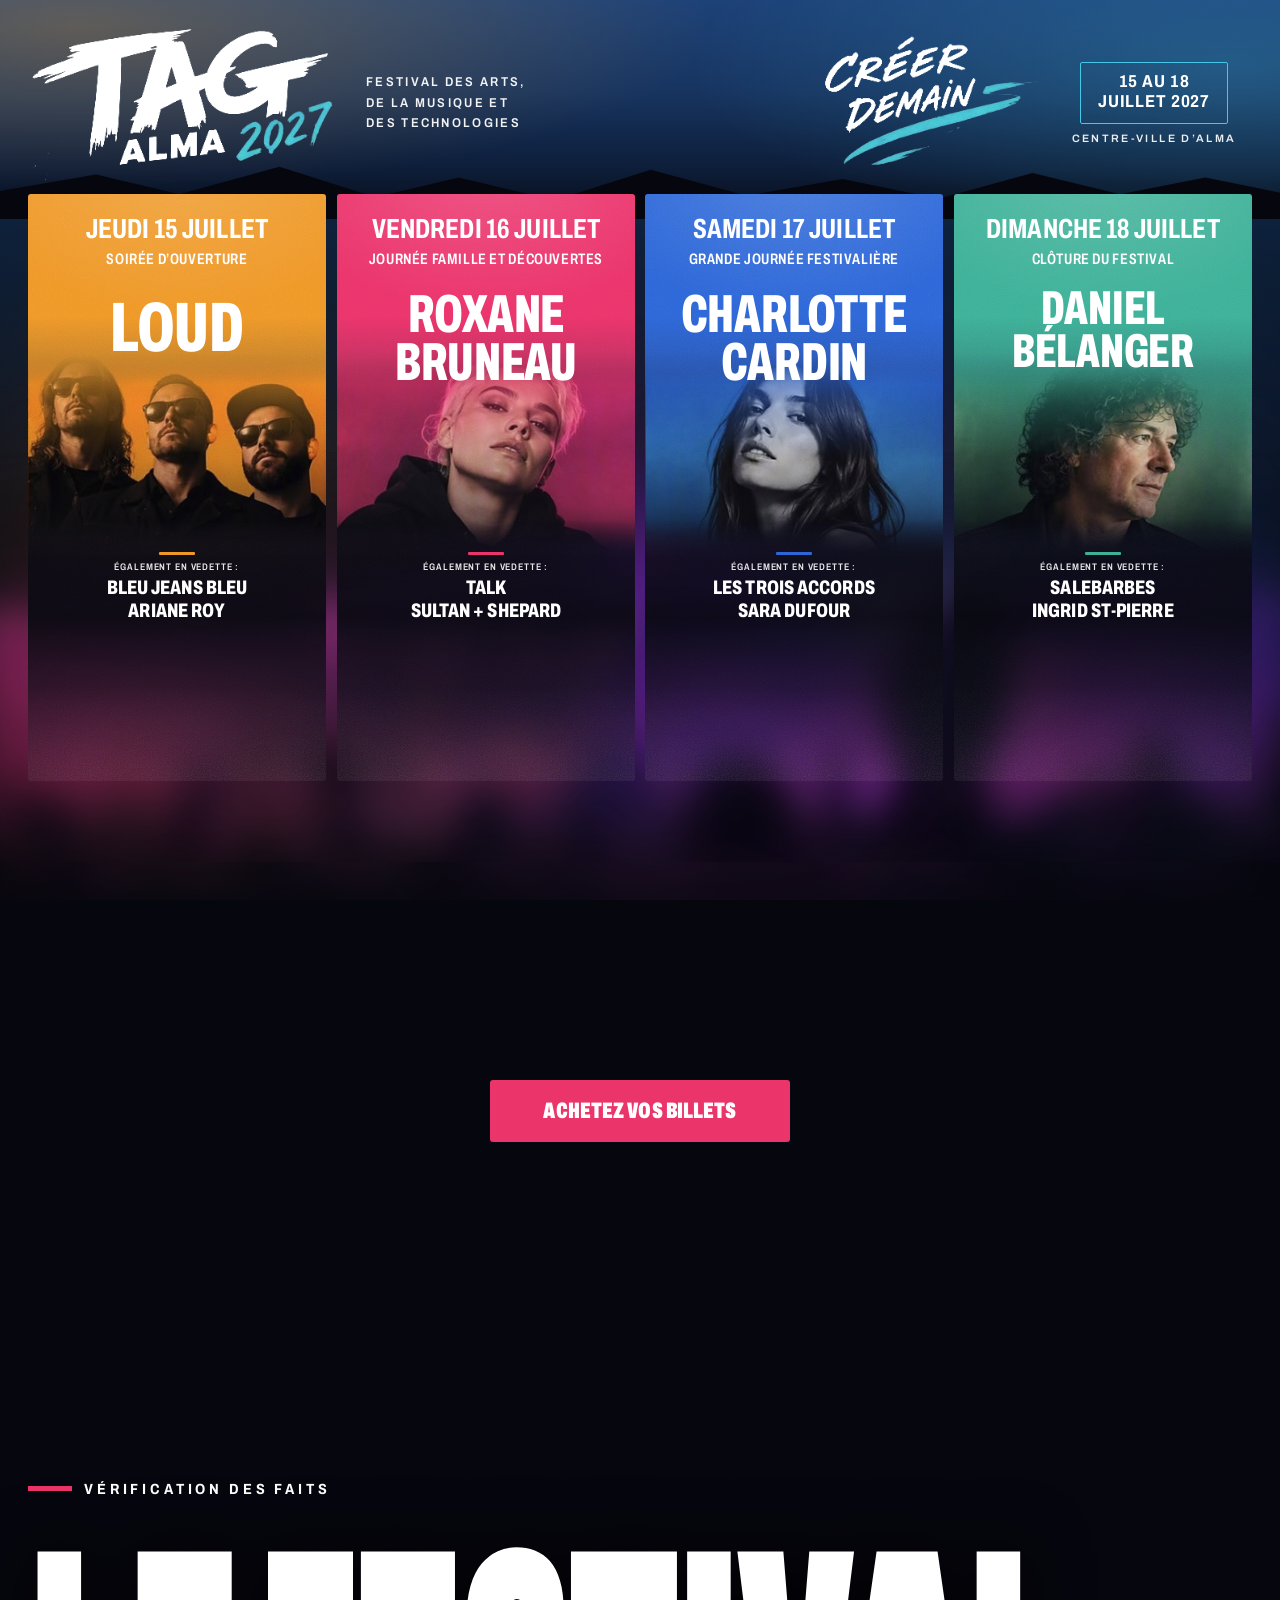
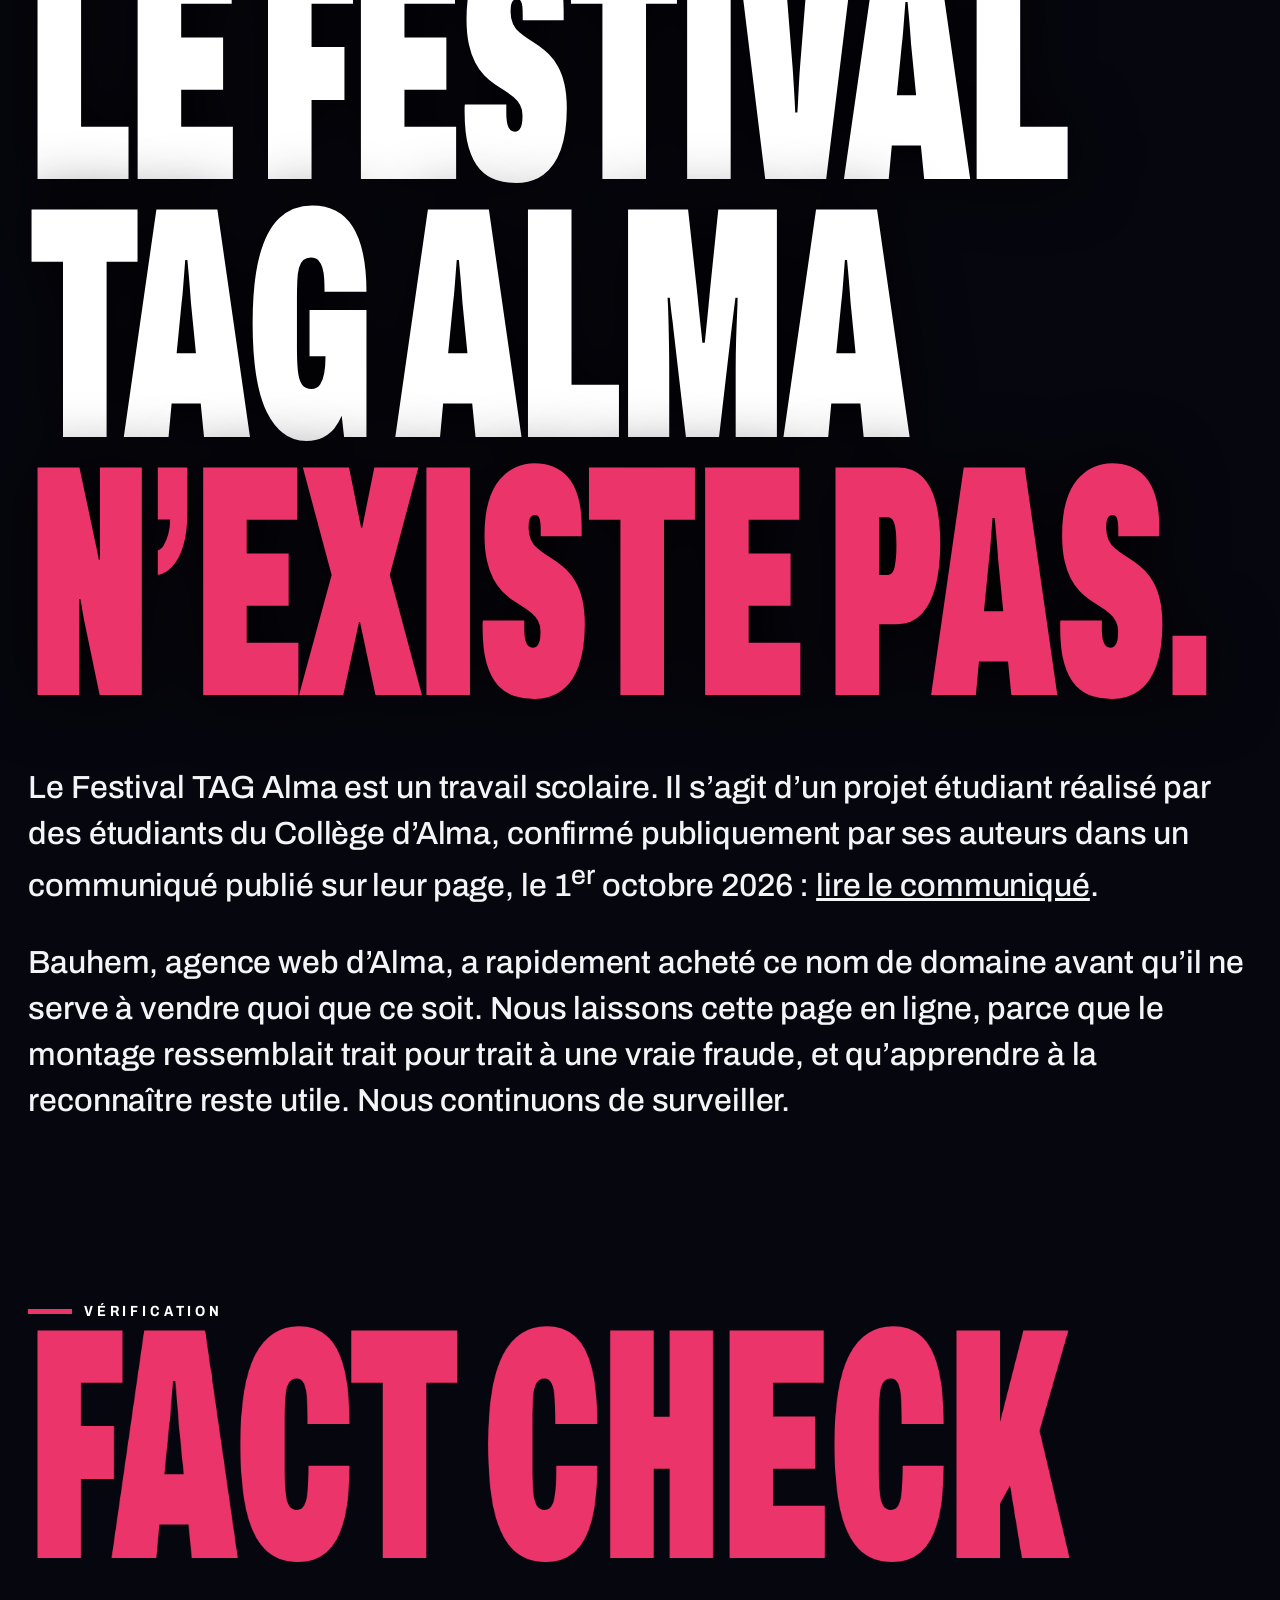
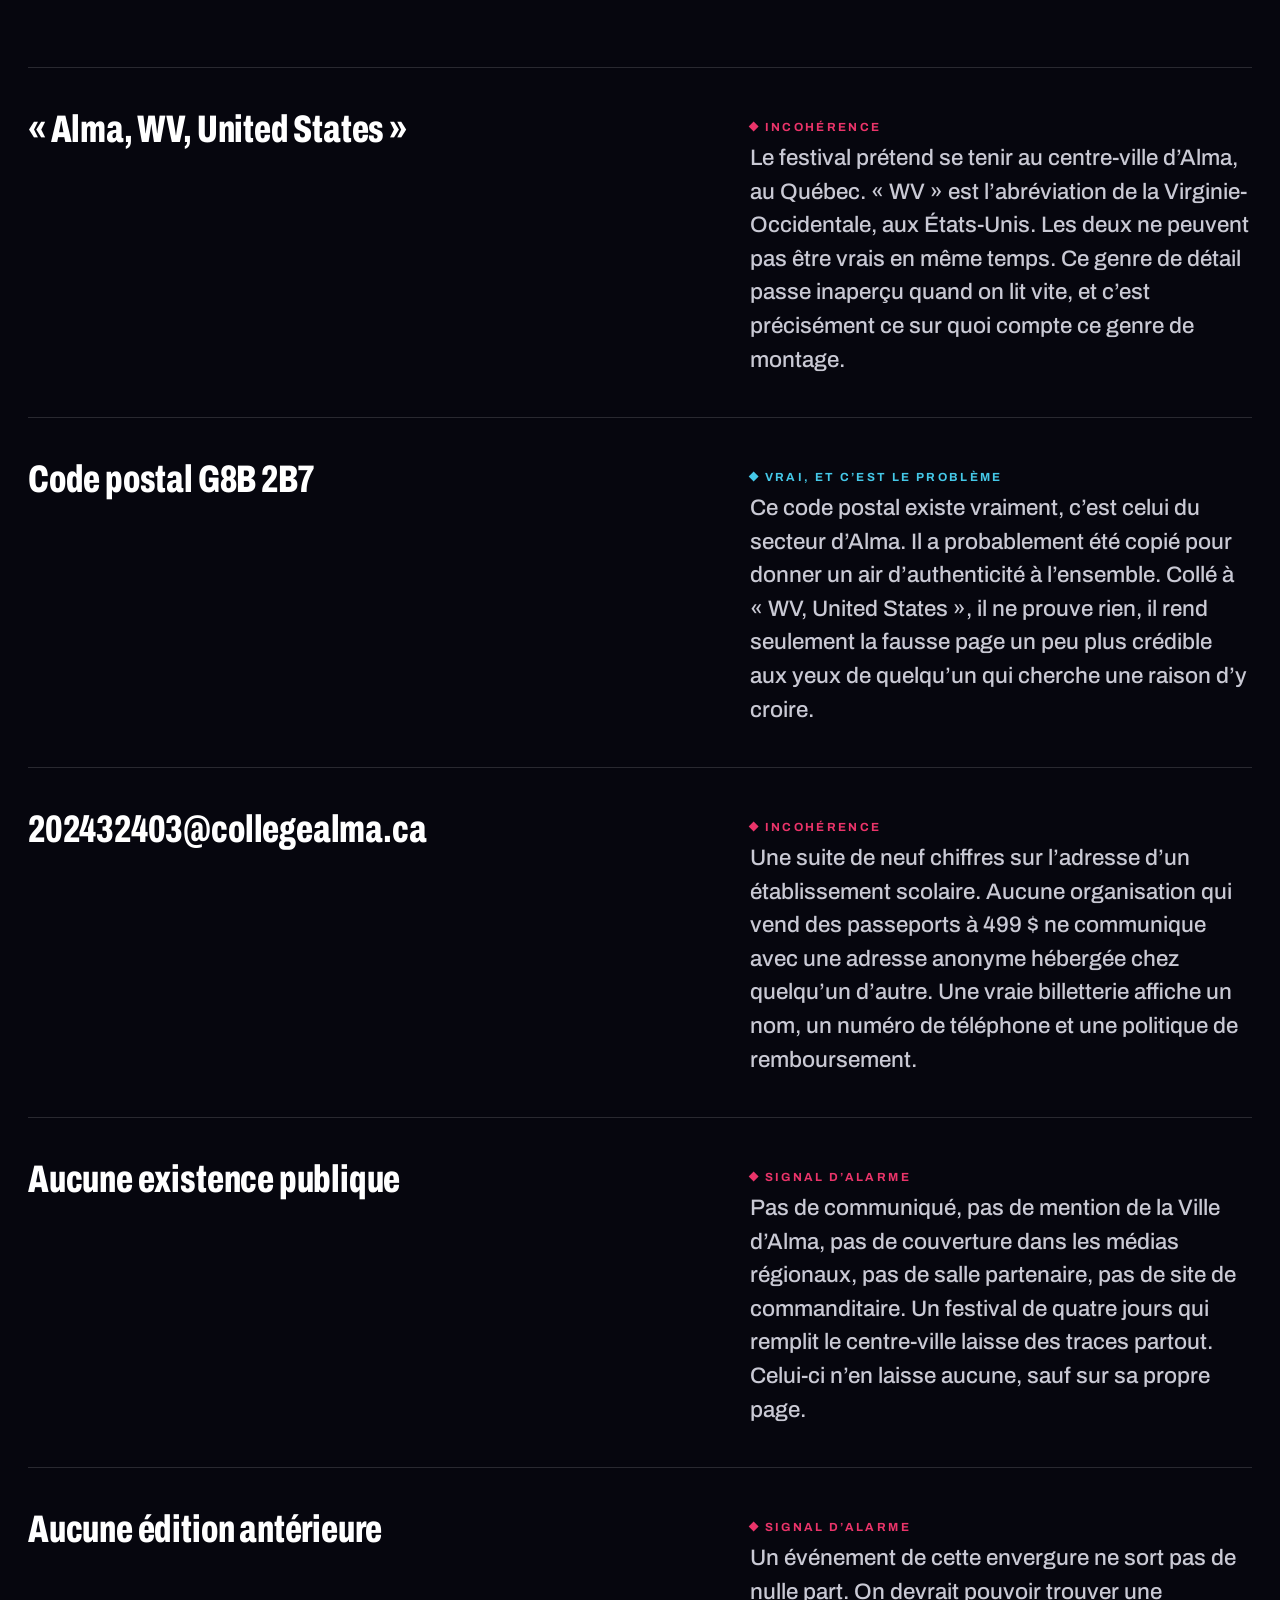
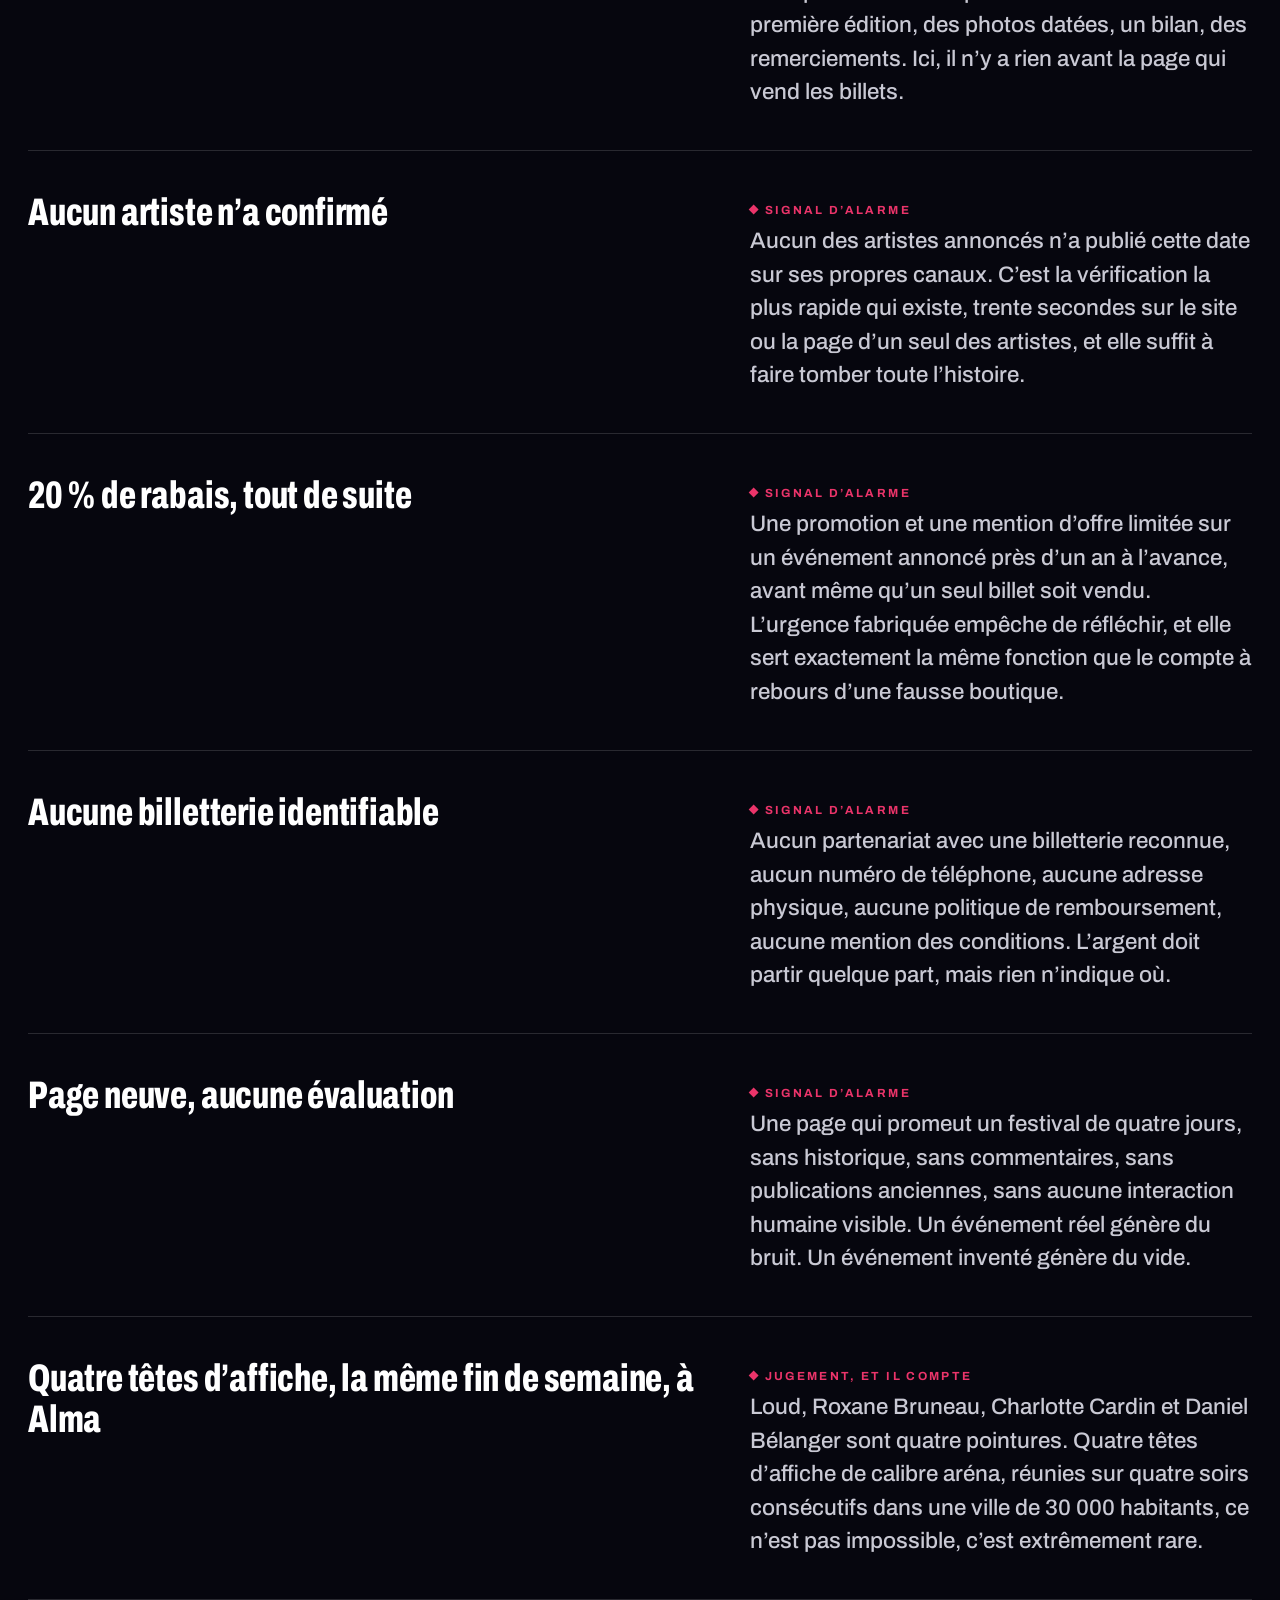
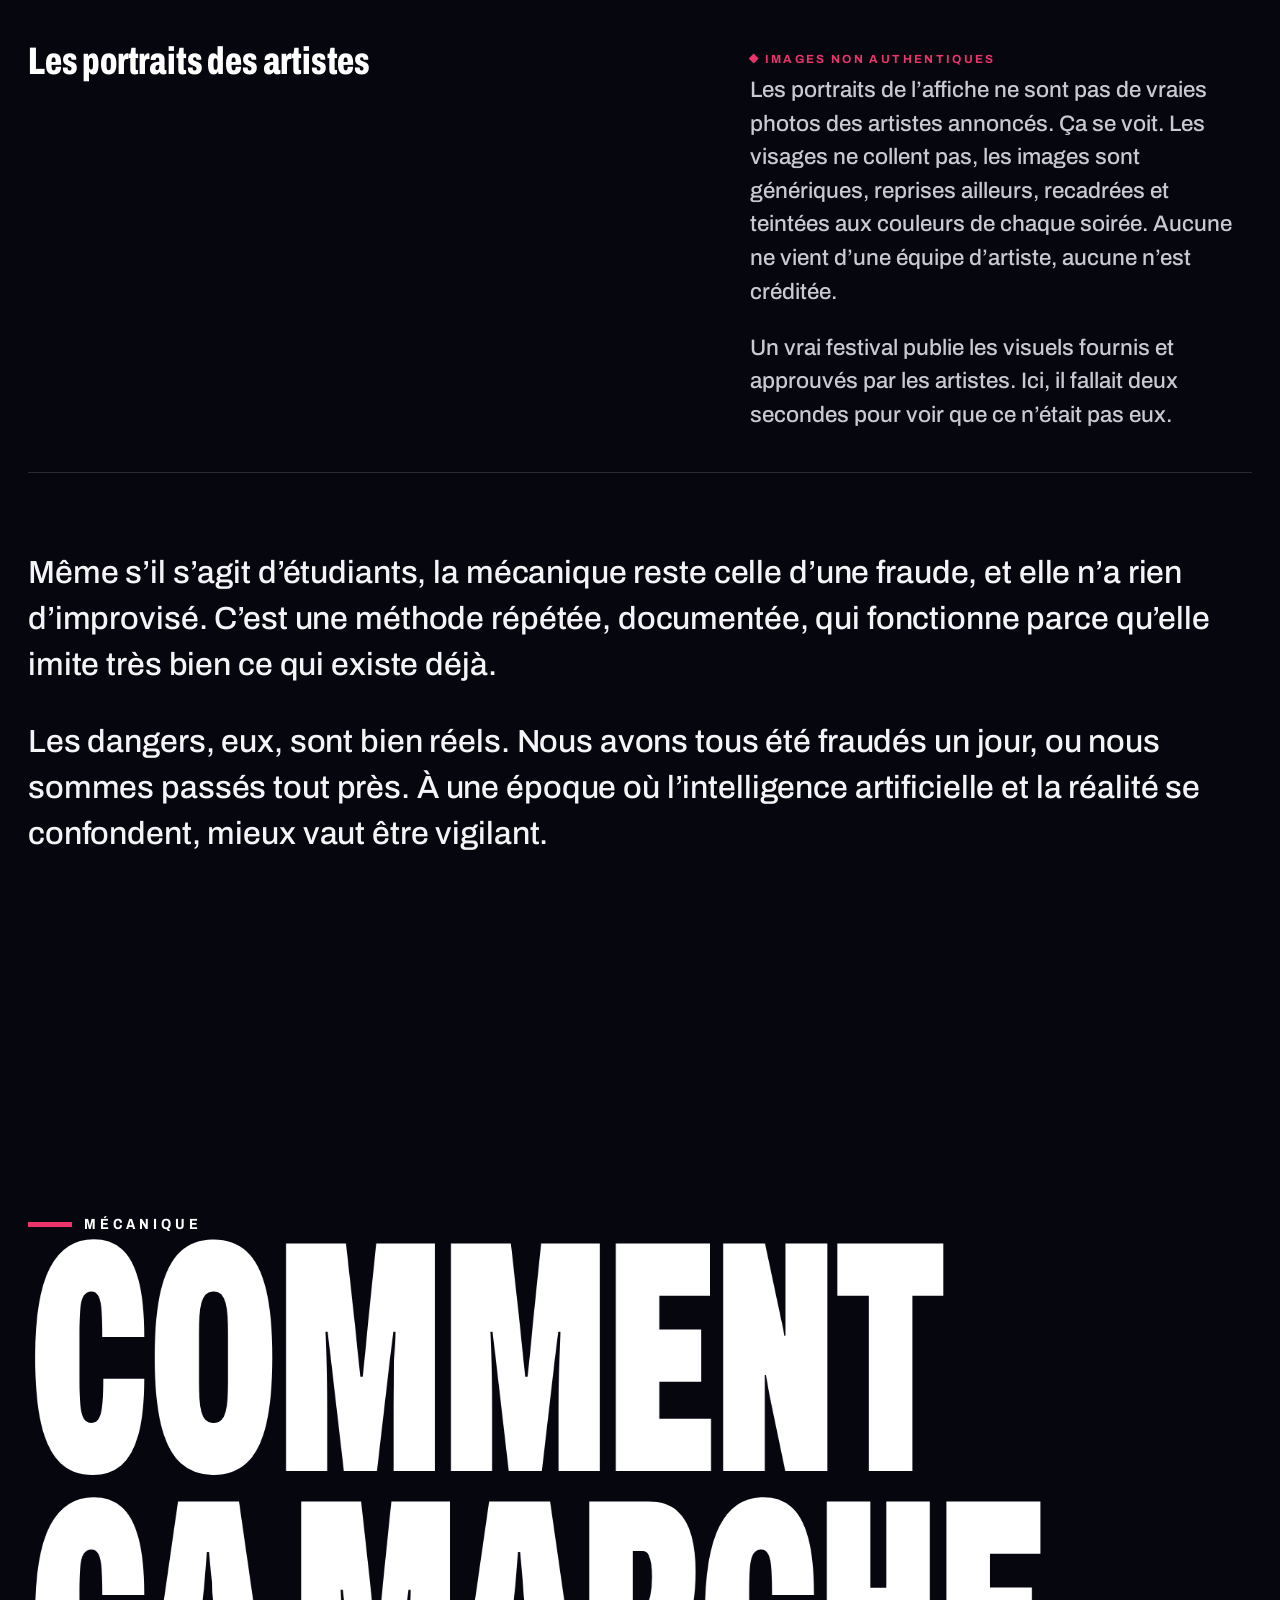
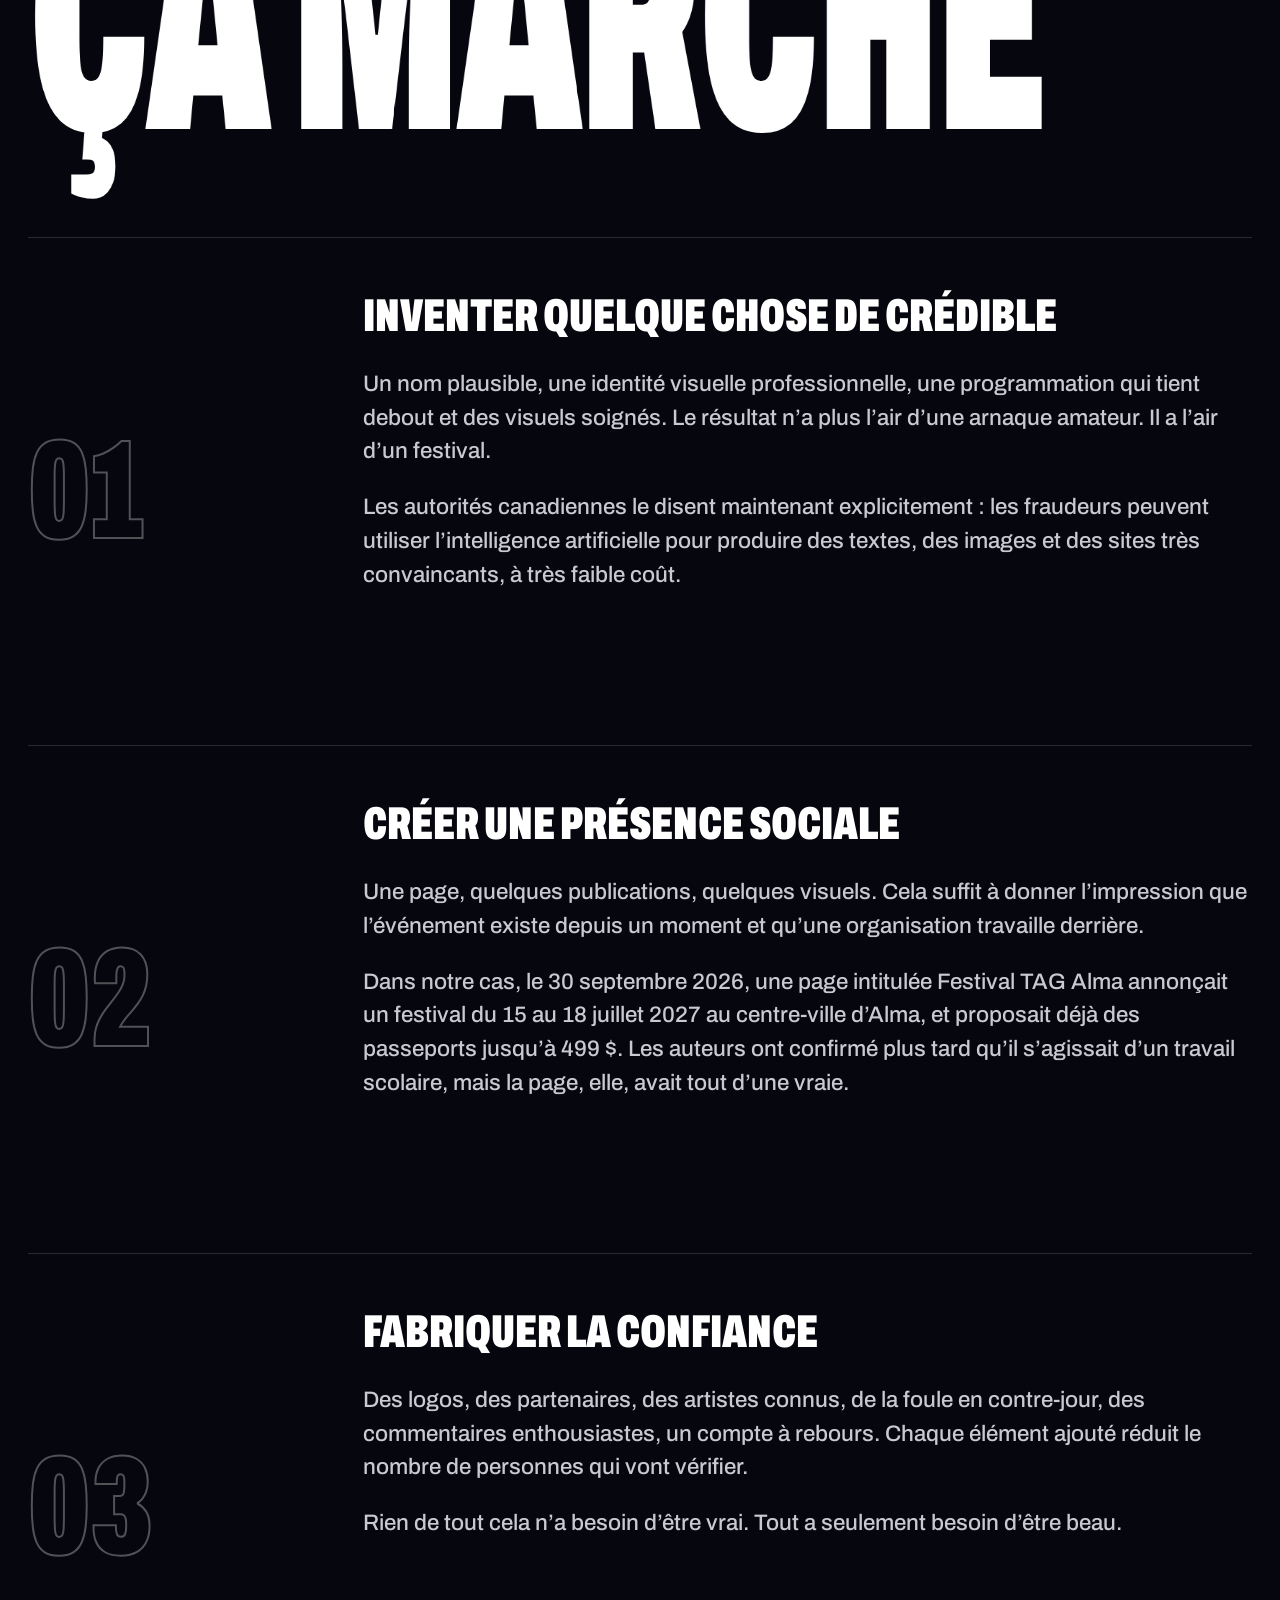
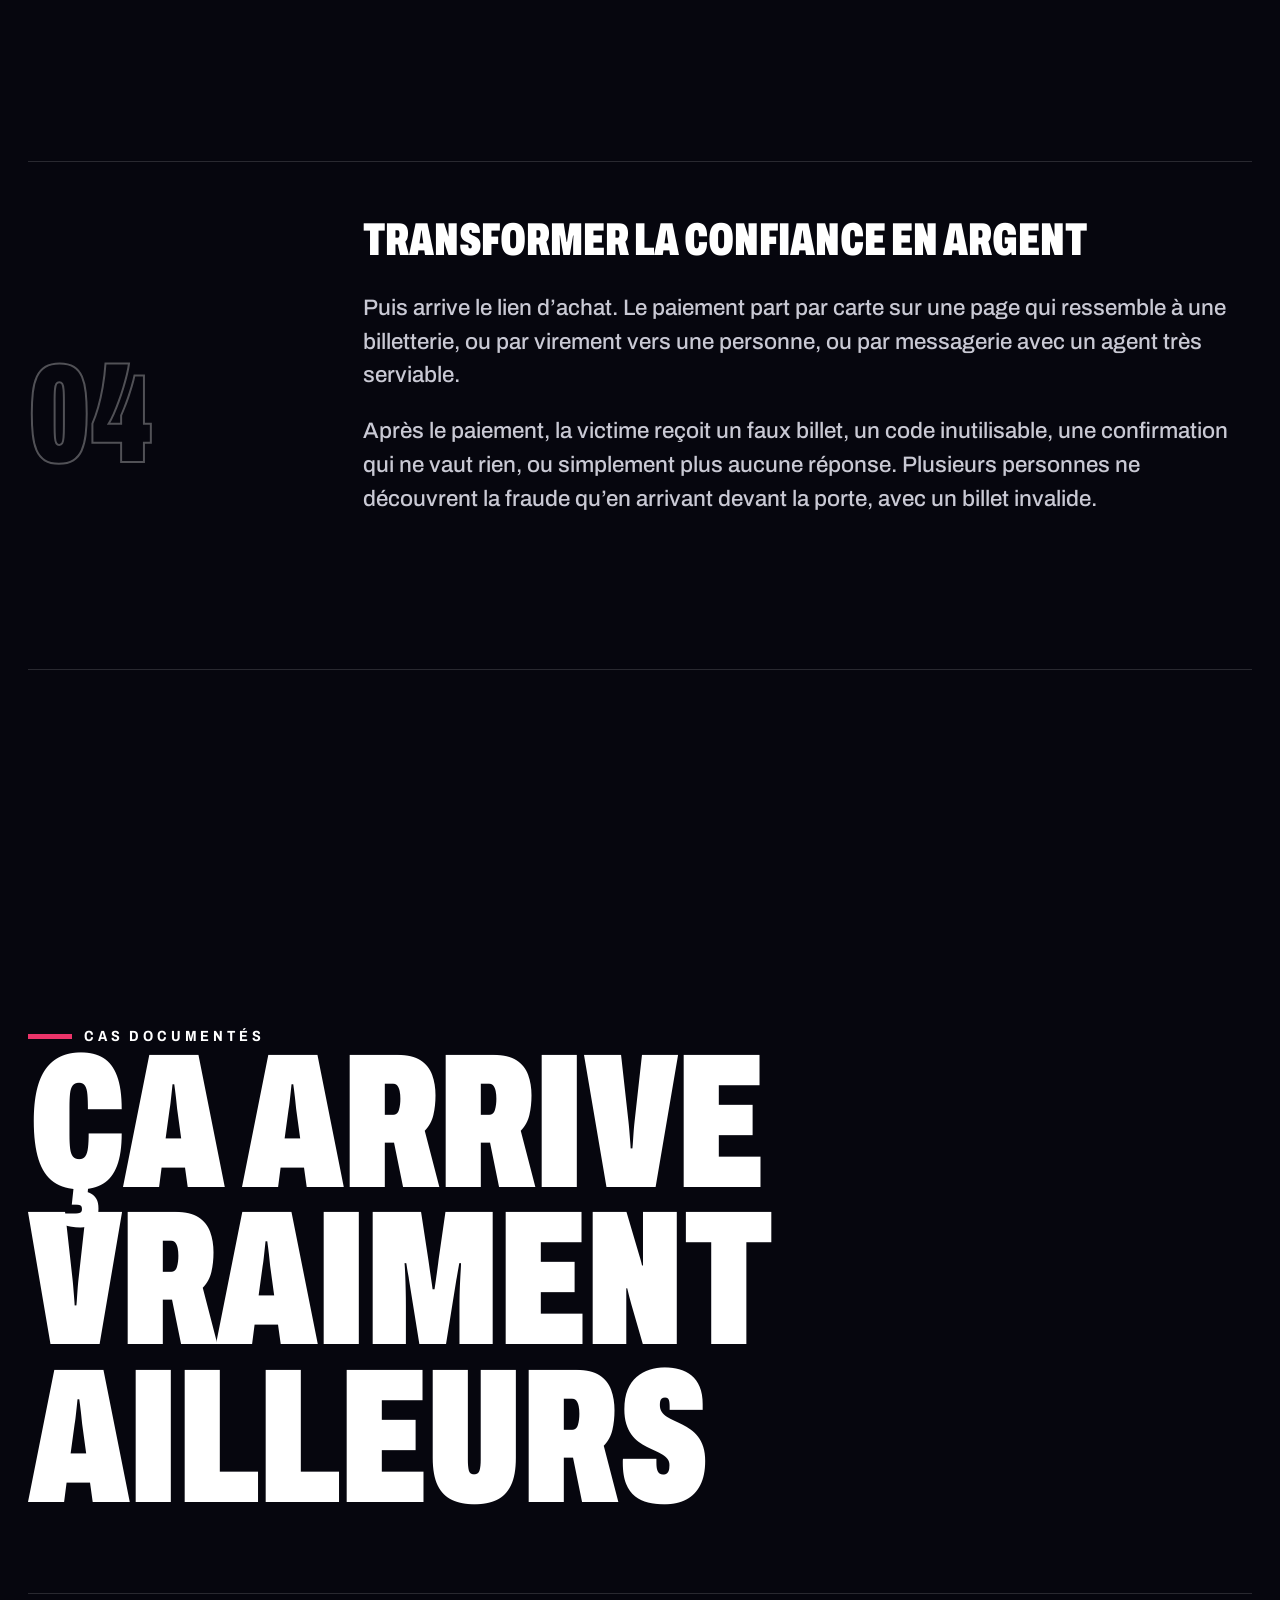
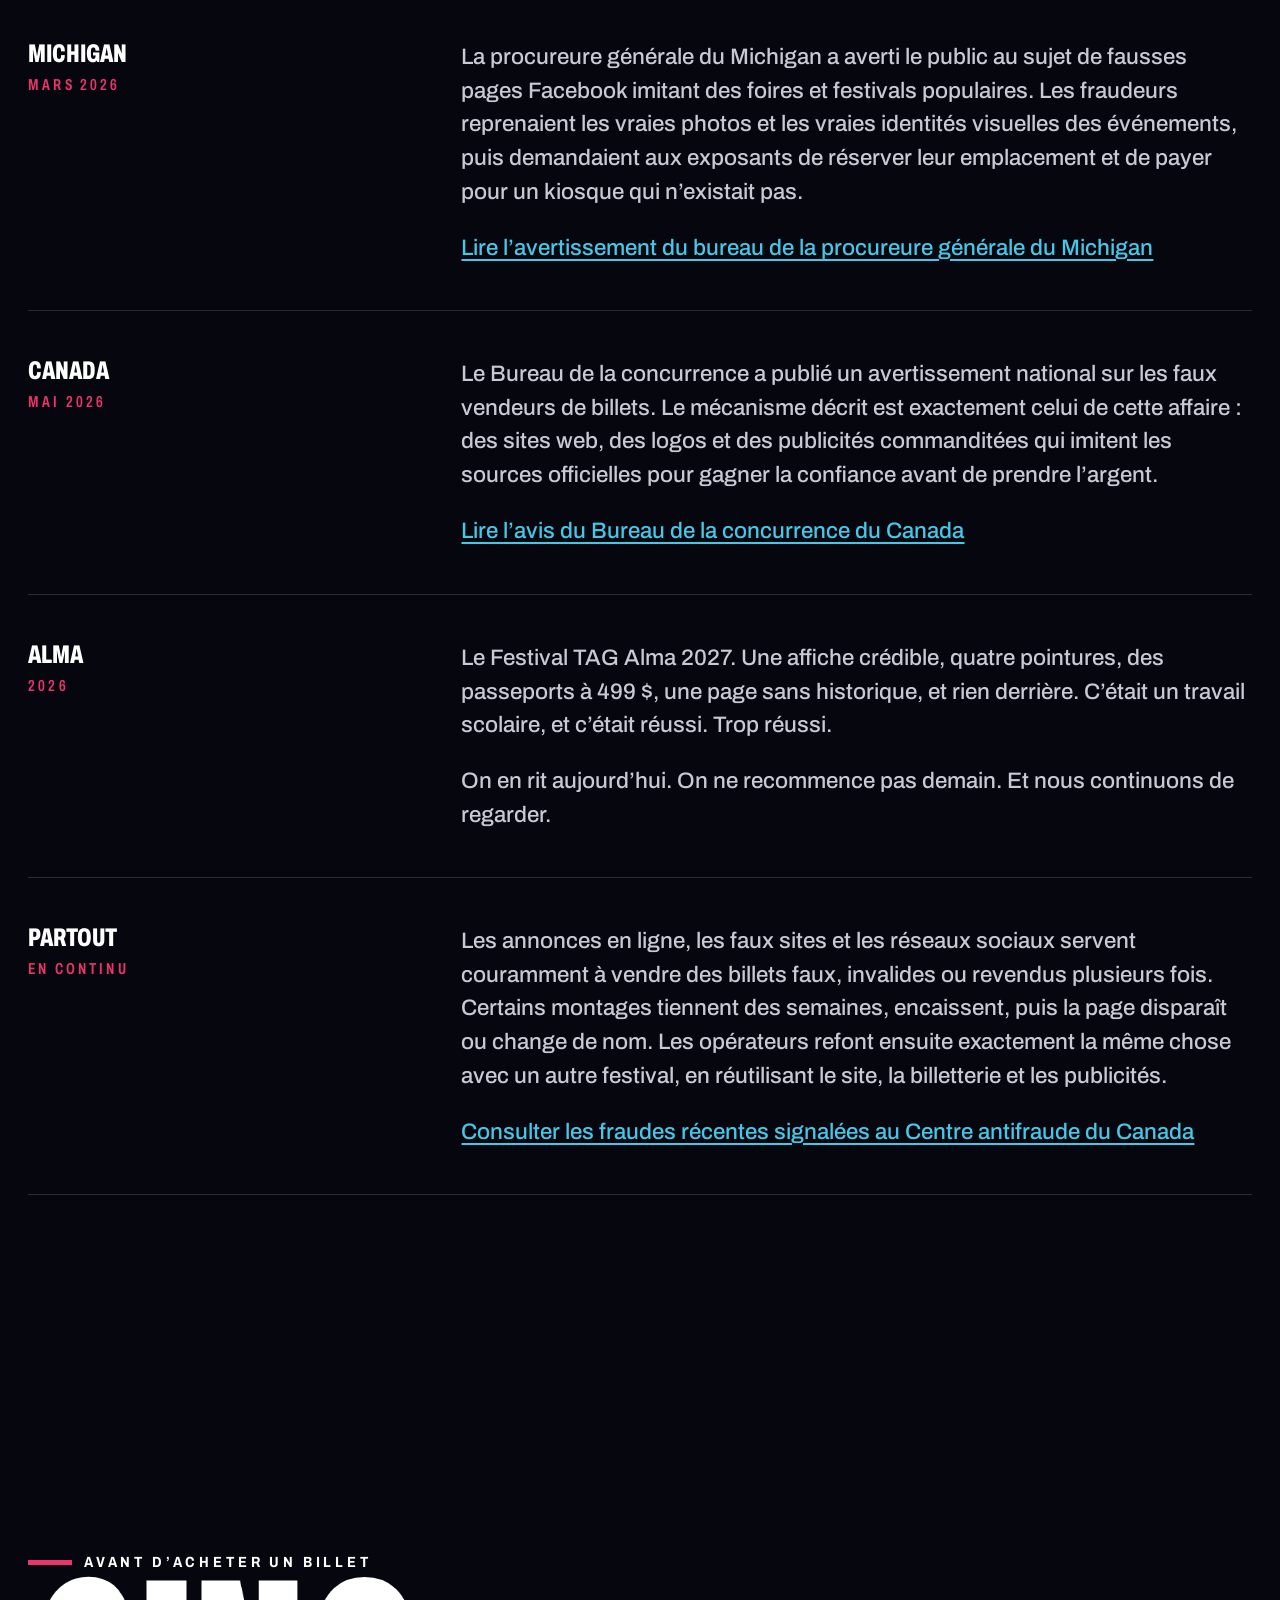
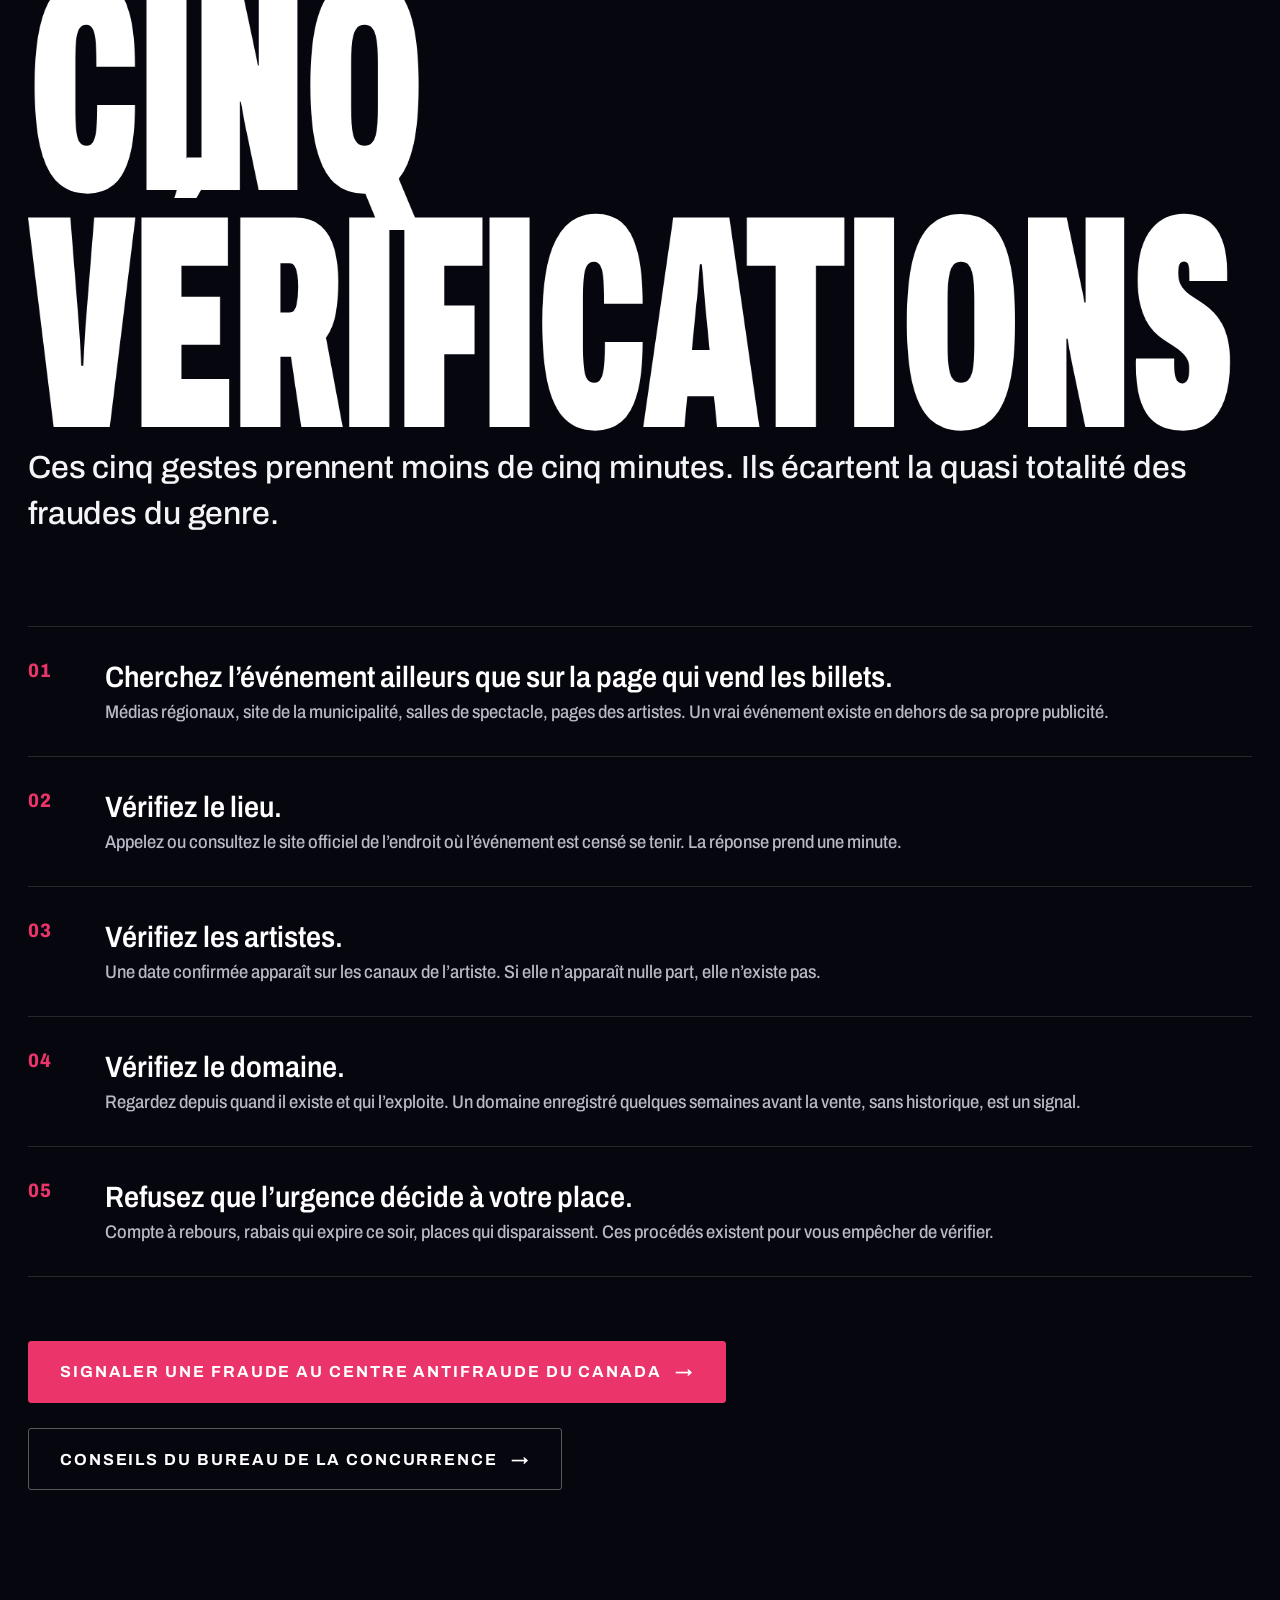
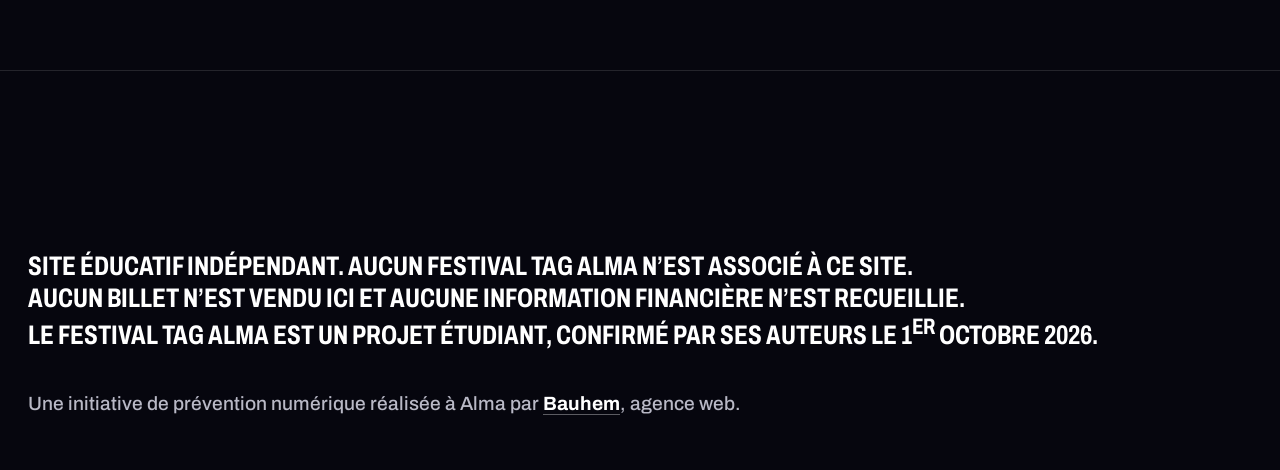
==== index.html @ d8e22b2d "tagalma.ca : page de prévention sur le faux Festival TAG Alma Site statique, aucun build. La racine " ====
<!doctype html>
<html lang="fr-CA">
<head>
<meta charset="utf-8">
<meta name="viewport" content="width=device-width, initial-scale=1">
<title>Vérification des faits : le festival TAG Alma n’existe pas, c’était un projet étudiant | tagalma.ca</title>
<meta name="description" content="Aucun Festival TAG Alma n’existe. Ses auteurs ont confirmé le 1er octobre 2026 qu’il s’agissait d’un projet étudiant. Bauhem, agence web d’Alma, a enregistré le domaine annoncé sur l’affiche et publie ici comment ce genre de montage fonctionne, et comment le reconnaître.">
<link rel="canonical" href="https://tagalma.ca/">
<meta name="robots" content="index, follow, max-image-preview:large">
<meta name="theme-color" content="#06060e">
<meta property="og:type" content="article">
<meta property="og:locale" content="fr_CA">
<meta property="og:site_name" content="tagalma.ca">
<meta property="og:title" content="Le festival TAG Alma n’existe pas, c’était un projet étudiant.">
<meta property="og:description" content="Une arnaque à l’événement culturel démontée, du faux passeport à 499 $ jusqu’aux signes avant-coureurs. Domaine enregistré par Bauhem pour protéger le public.">
<meta property="og:url" content="https://tagalma.ca/">
<meta property="og:image" content="https://tagalma.ca/assets/partage.jpg">
<meta property="og:image:alt" content="Bandeau de prévention : le festival TAG Alma n’existe pas.">
<meta name="twitter:card" content="summary_large_image">
<link rel="icon" href="assets/favicon.png" sizes="any">
<link rel="apple-touch-icon" href="assets/favicon.png">
<link rel="preconnect" href="https://fonts.googleapis.com">
<link rel="preconnect" href="https://fonts.gstatic.com" crossorigin>
<link rel="stylesheet" href="https://fonts.googleapis.com/css2?family=Archivo:wdth,wght@62..125,300..900&display=swap">
<link rel="stylesheet" href="styles.css">
<link rel="stylesheet" href="styles-page2.css">
<script type="application/ld+json">
{
  "@context": "https://schema.org",
  "@type": "WebPage",
  "name": "Vérification des faits : le festival TAG Alma n’existe pas",
  "url": "https://tagalma.ca/",
  "inLanguage": "fr-CA",
  "isFamilyFriendly": true,
  "about": [
    { "@type": "Thing", "name": "Fraude aux billets" },
    { "@type": "Thing", "name": "Faux événement culturel" },
    { "@type": "Thing", "name": "Prévention de la fraude" }
  ],
  "publisher": {
    "@type": "Organization",
    "name": "Bauhem",
    "url": "https://bauhem.com"
  },
  "dateModified": "2026-10-01",
  "description": "Le Festival TAG Alma 2027 n’existe pas. Analyse des signaux d’alarme d’une arnaque à l’événement culturel et ressources officielles de signalement."
}
</script>
</head>
<body class="p2">

<div class="bg" aria-hidden="true">
  <span class="bg__crowd"></span>
  <span class="bg__glow bg__glow--left"></span>
  <span class="bg__glow bg__glow--center"></span>
  <span class="bg__glow bg__glow--right"></span>
</div>

<div class="page">

  <!-- ================================== EN-TÊTE, identique à annonce.html -->
  <header class="hero">
    <p class="hero__brand">
      <img class="hero__logo" src="assets/logo-tag-alma-2027.png" width="380" height="192" alt="TAG ALMA 2027">
      <span class="hero__kicker">Festival des arts,<br>de la musique et<br>des technologies</span>
    </p>

    <p class="hero__claim">
      <img src="assets/creer-demain.png" width="280" height="180" alt="Créer demain">
    </p>

    <div class="hero__dates">
      <p class="datebox"><span>15 au 18</span><span>juillet 2027</span></p>
      <p class="hero__place">Centre-ville d’Alma</p>
    </div>
  </header>


  <!-- ============================ LES 4 SOIRÉES, identiques à index.html -->
  <main>
    <section class="nights" aria-label="Programmation annoncée">
      <article class="night" style="--rgb:239,151,41;--head:23.5cqw">
        <img class="night__photo" src="assets/artiste-1.jpg" width="674" height="452" alt="Le groupe Loud en spectacle" loading="lazy" decoding="async">
        <span class="night__veil" aria-hidden="true"></span>
        <div class="night__intro">
          <p class="night__date">Jeudi 15 juillet</p>
          <p class="night__theme">Soirée d’ouverture</p>
          <h2 class="night__head">Loud</h2>
        </div>
        <div class="night__featured">
          <span class="night__rule" aria-hidden="true"></span>
          <p class="night__label">Également en vedette :</p>
          <p class="night__names">Bleu Jeans Bleu<br>Ariane Roy</p>
        </div>
      </article>

      <article class="night" style="--rgb:235,52,106;--head:18cqw">
        <img class="night__photo" src="assets/artiste-2.jpg" width="678" height="452" alt="Roxane Bruneau en spectacle" loading="lazy" decoding="async">
        <span class="night__veil" aria-hidden="true"></span>
        <div class="night__intro">
          <p class="night__date">Vendredi 16 juillet</p>
          <p class="night__theme">Journée famille et découvertes</p>
          <h2 class="night__head">Roxane Bruneau</h2>
        </div>
        <div class="night__featured">
          <span class="night__rule" aria-hidden="true"></span>
          <p class="night__label">Également en vedette :</p>
          <p class="night__names">Talk<br>Sultan + Shepard</p>
        </div>
      </article>

      <article class="night" style="--rgb:46,102,216;--head:18cqw">
        <img class="night__photo" src="assets/artiste-3.jpg" width="674" height="452" alt="Charlotte Cardin en spectacle" loading="lazy" decoding="async">
        <span class="night__veil" aria-hidden="true"></span>
        <div class="night__intro">
          <p class="night__date">Samedi 17 juillet</p>
          <p class="night__theme">Grande journée festivalière</p>
          <h2 class="night__head">Charlotte Cardin</h2>
        </div>
        <div class="night__featured">
          <span class="night__rule" aria-hidden="true"></span>
          <p class="night__label">Également en vedette :</p>
          <p class="night__names">Les Trois Accords<br>Sara Dufour</p>
        </div>
      </article>

      <article class="night" style="--rgb:62,176,151;--head:16cqw">
        <img class="night__photo" src="assets/artiste-4.jpg" width="678" height="452" alt="Daniel Bélanger en spectacle" loading="lazy" decoding="async">
        <span class="night__veil" aria-hidden="true"></span>
        <div class="night__intro">
          <p class="night__date">Dimanche 18 juillet</p>
          <p class="night__theme">Clôture du festival</p>
          <h2 class="night__head">Daniel Bélanger</h2>
        </div>
        <div class="night__featured">
          <span class="night__rule" aria-hidden="true"></span>
          <p class="night__label">Également en vedette :</p>
          <p class="night__names">Salebarbes<br>Ingrid St-Pierre</p>
        </div>
      </article>
    </section>
  </main>

  <div class="p2-fade" aria-hidden="true"></div>


  <!-- ============== L'APPÂT, tel qu'il apparaîtrait sur la fausse page -->
  <section class="sec baitsec">
    <a class="bait" href="#haut">Achetez vos billets</a>
  </section>

  <div class="p2-space" aria-hidden="true"></div>

  <!-- ============================================================ HERO -->
  <section class="sec sec--hero hero2" id="haut">
    <p class="t-kicker">Vérification des faits</p>

    <h1 class="t-slam hero2__title">
      Le festival<br>
      TAG Alma<br>
      <span class="t-slam--pink">n’existe pas.</span>
    </h1>

    <p class="t-lede hero2__lede">
      Le Festival TAG Alma est un travail scolaire. Il s’agit d’un projet étudiant réalisé par des étudiants du Collège d’Alma, confirmé publiquement par ses auteurs dans un communiqué publié sur leur page, le 1<sup>er</sup> octobre 2026 : <a href="https://www.facebook.com/permalink.php?story_fbid=pfbid02mzDeWPkTWcidsgA3vJS4TS2VCv4wMbqxwTC5VVs8ha8CdVRKfMrubyvTAEmYDk3Sl&amp;id=61595005737373&amp;locale=fr_CA" rel="noopener noreferrer nofollow" target="_blank">lire le communiqué</a>.
    </p>

    <p class="t-lede hero2__lede">
      Bauhem, agence web d’Alma, a rapidement acheté ce nom de domaine avant qu’il ne serve à vendre quoi que ce soit. Nous laissons cette page en ligne, parce que le montage ressemblait trait pour trait à une vraie fraude, et qu’apprendre à la reconnaître reste utile. Nous continuons de surveiller.
    </p>

  </section>

  <!-- ====================================================== FACT CHECK -->
  <section class="sec sec--end" id="verification">
    <div class="fact__head">
      <p class="t-kicker reveal">Vérification</p>
      <h2 class="t-slam t-slam--pink reveal" style="--d:.06s">Fact check</h2>
    </div>

    <div class="fact">
      <article class="fact__item reveal">
        <p class="fact__claim">« Alma, WV, United States »</p>
        <div>
          <p class="fact__verdict">Incohérence</p>
          <p class="t-body fact__text">Le festival prétend se tenir au centre-ville d’Alma, au Québec. « WV » est l’abréviation de la Virginie-Occidentale, aux États-Unis. Les deux ne peuvent pas être vrais en même temps. Ce genre de détail passe inaperçu quand on lit vite, et c’est précisément ce sur quoi compte ce genre de montage.</p>
        </div>
      </article>

      <article class="fact__item reveal">
        <p class="fact__claim">Code postal G8B 2B7</p>
        <div>
          <p class="fact__verdict fact__verdict--ok">Vrai, et c’est le problème</p>
          <p class="t-body fact__text">Ce code postal existe vraiment, c’est celui du secteur d’Alma. Il a probablement été copié pour donner un air d’authenticité à l’ensemble. Collé à « WV, United States », il ne prouve rien, il rend seulement la fausse page un peu plus crédible aux yeux de quelqu’un qui cherche une raison d’y croire.</p>
        </div>
      </article>

      <article class="fact__item reveal">
        <p class="fact__claim">202432403@collegealma.ca</p>
        <div>
          <p class="fact__verdict">Incohérence</p>
          <p class="t-body fact__text">Une suite de neuf chiffres sur l’adresse d’un établissement scolaire. Aucune organisation qui vend des passeports à 499 $ ne communique avec une adresse anonyme hébergée chez quelqu’un d’autre. Une vraie billetterie affiche un nom, un numéro de téléphone et une politique de remboursement.</p>
        </div>
      </article>

      <article class="fact__item reveal">
        <p class="fact__claim">Aucune existence publique</p>
        <div>
          <p class="fact__verdict">Signal d’alarme</p>
          <p class="t-body fact__text">Pas de communiqué, pas de mention de la Ville d’Alma, pas de couverture dans les médias régionaux, pas de salle partenaire, pas de site de commanditaire. Un festival de quatre jours qui remplit le centre-ville laisse des traces partout. Celui-ci n’en laisse aucune, sauf sur sa propre page.</p>
        </div>
      </article>

      <article class="fact__item reveal">
        <p class="fact__claim">Aucune édition antérieure</p>
        <div>
          <p class="fact__verdict">Signal d’alarme</p>
          <p class="t-body fact__text">Un événement de cette envergure ne sort pas de nulle part. On devrait pouvoir trouver une première édition, des photos datées, un bilan, des remerciements. Ici, il n’y a rien avant la page qui vend les billets.</p>
        </div>
      </article>

      <article class="fact__item reveal">
        <p class="fact__claim">Aucun artiste n’a confirmé</p>
        <div>
          <p class="fact__verdict">Signal d’alarme</p>
          <p class="t-body fact__text">Aucun des artistes annoncés n’a publié cette date sur ses propres canaux. C’est la vérification la plus rapide qui existe, trente secondes sur le site ou la page d’un seul des artistes, et elle suffit à faire tomber toute l’histoire.</p>
        </div>
      </article>

      <article class="fact__item reveal">
        <p class="fact__claim">20 % de rabais, tout de suite</p>
        <div>
          <p class="fact__verdict">Signal d’alarme</p>
          <p class="t-body fact__text">Une promotion et une mention d’offre limitée sur un événement annoncé près d’un an à l’avance, avant même qu’un seul billet soit vendu. L’urgence fabriquée empêche de réfléchir, et elle sert exactement la même fonction que le compte à rebours d’une fausse boutique.</p>
        </div>
      </article>

      <article class="fact__item reveal">
        <p class="fact__claim">Aucune billetterie identifiable</p>
        <div>
          <p class="fact__verdict">Signal d’alarme</p>
          <p class="t-body fact__text">Aucun partenariat avec une billetterie reconnue, aucun numéro de téléphone, aucune adresse physique, aucune politique de remboursement, aucune mention des conditions. L’argent doit partir quelque part, mais rien n’indique où.</p>
        </div>
      </article>

      <article class="fact__item reveal">
        <p class="fact__claim">Page neuve, aucune évaluation</p>
        <div>
          <p class="fact__verdict">Signal d’alarme</p>
          <p class="t-body fact__text">Une page qui promeut un festival de quatre jours, sans historique, sans commentaires, sans publications anciennes, sans aucune interaction humaine visible. Un événement réel génère du bruit. Un événement inventé génère du vide.</p>
        </div>
      </article>

      <article class="fact__item reveal">
        <p class="fact__claim">Quatre têtes d’affiche, la même fin de semaine, à Alma</p>
        <div>
          <p class="fact__verdict">Jugement, et il compte</p>
          <p class="t-body fact__text">Loud, Roxane Bruneau, Charlotte Cardin et Daniel Bélanger sont quatre pointures. Quatre têtes d’affiche de calibre aréna, réunies sur quatre soirs consécutifs dans une ville de 30 000 habitants, ce n’est pas impossible, c’est extrêmement rare.</p>
        </div>
      </article>

      <article class="fact__item reveal">
        <p class="fact__claim">Les portraits des artistes</p>
        <div>
          <p class="fact__verdict">Images non authentiques</p>
          <p class="t-body fact__text">Les portraits de l’affiche ne sont pas de vraies photos des artistes annoncés. Ça se voit. Les visages ne collent pas, les images sont génériques, reprises ailleurs, recadrées et teintées aux couleurs de chaque soirée. Aucune ne vient d’une équipe d’artiste, aucune n’est créditée.</p>
          <p class="t-body fact__text" style="margin-top:1em">Un vrai festival publie les visuels fournis et approuvés par les artistes. Ici, il fallait deux secondes pour voir que ce n’était pas eux.</p>
        </div>
      </article>
    </div>

    <p class="t-lede reveal" style="margin-top:clamp(2.4rem,6vw,5rem)">
      Même s’il s’agit d’étudiants, la mécanique reste celle d’une fraude, et elle n’a rien d’improvisé. C’est une méthode répétée, documentée, qui fonctionne parce qu’elle imite très bien ce qui existe déjà.
    </p>

    <p class="t-lede reveal">
      Les dangers, eux, sont bien réels. Nous avons tous été fraudés un jour, ou nous sommes passés tout près. À une époque où l’intelligence artificielle et la réalité se confondent, mieux vaut être vigilant.
    </p>

  </section>

  <!-- ================================================= COMMENT ÇA MARCHE -->
  <section class="sec sec--calm" id="mecanique">
    <p class="t-kicker reveal">Mécanique</p>
    <h2 class="t-slam reveal" style="--d:.06s">Comment<br>ça marche</h2>
    <ol class="steps">
      <li class="step reveal">
        <p class="step__num" aria-hidden="true">01</p>
        <div>
          <h3 class="step__title">Inventer quelque chose de crédible</h3>
          <p class="t-body">Un nom plausible, une identité visuelle professionnelle, une programmation qui tient debout et des visuels soignés. Le résultat n’a plus l’air d’une arnaque amateur. Il a l’air d’un festival.</p>
          <p class="t-body">Les autorités canadiennes le disent maintenant explicitement : les fraudeurs peuvent utiliser l’intelligence artificielle pour produire des textes, des images et des sites très convaincants, à très faible coût.</p>
        </div>
      </li>

      <li class="step reveal">
        <p class="step__num" aria-hidden="true">02</p>
        <div>
          <h3 class="step__title">Créer une présence sociale</h3>
          <p class="t-body">Une page, quelques publications, quelques visuels. Cela suffit à donner l’impression que l’événement existe depuis un moment et qu’une organisation travaille derrière.</p>
          <p class="t-body">Dans notre cas, le 30 septembre 2026, une page intitulée Festival TAG Alma annonçait un festival du 15 au 18 juillet 2027 au centre-ville d’Alma, et proposait déjà des passeports jusqu’à 499 $. Les auteurs ont confirmé plus tard qu’il s’agissait d’un travail scolaire, mais la page, elle, avait tout d’une vraie.</p>
        </div>
      </li>

      <li class="step reveal">
        <p class="step__num" aria-hidden="true">03</p>
        <div>
          <h3 class="step__title">Fabriquer la confiance</h3>
          <p class="t-body">Des logos, des partenaires, des artistes connus, de la foule en contre-jour, des commentaires enthousiastes, un compte à rebours. Chaque élément ajouté réduit le nombre de personnes qui vont vérifier.</p>
          <p class="t-body">Rien de tout cela n’a besoin d’être vrai. Tout a seulement besoin d’être beau.</p>
        </div>
      </li>

      <li class="step reveal">
        <p class="step__num" aria-hidden="true">04</p>
        <div>
          <h3 class="step__title">Transformer la confiance en argent</h3>
          <p class="t-body">Puis arrive le lien d’achat. Le paiement part par carte sur une page qui ressemble à une billetterie, ou par virement vers une personne, ou par messagerie avec un agent très serviable.</p>
          <p class="t-body">Après le paiement, la victime reçoit un faux billet, un code inutilisable, une confirmation qui ne vaut rien, ou simplement plus aucune réponse. Plusieurs personnes ne découvrent la fraude qu’en arrivant devant la porte, avec un billet invalide.</p>
        </div>
      </li>
    </ol>
  </section>

  <!-- ============================================================= AILLEURS -->
  <section class="sec sec--calm" id="ailleurs">
    <p class="t-kicker reveal">Cas documentés</p>
    <h2 class="t-h2 reveal" style="--d:.06s">Ça arrive vraiment ailleurs</h2>

    <div style="margin-top:clamp(2.4rem,6vw,5rem)">
      <article class="case reveal">
        <div>
          <p class="case__where">Michigan<span class="case__when">Mars 2026</span></p>
        </div>
        <div>
          <p class="t-body">La procureure générale du Michigan a averti le public au sujet de fausses pages Facebook imitant des foires et festivals populaires. Les fraudeurs reprenaient les vraies photos et les vraies identités visuelles des événements, puis demandaient aux exposants de réserver leur emplacement et de payer pour un kiosque qui n’existait pas.</p>
          <p class="t-body" style="margin-top:1em"><a href="https://www.michigan.gov/ag/news/press-releases/2026/03/26/ag-nessel-warns-of-fraudulent-facebook-event-pages-targeting-vendors" rel="noopener noreferrer nofollow" target="_blank">Lire l’avertissement du bureau de la procureure générale du Michigan</a></p>
        </div>
      </article>

      <article class="case reveal">
        <div>
          <p class="case__where">Canada<span class="case__when">Mai 2026</span></p>
        </div>
        <div>
          <p class="t-body">Le Bureau de la concurrence a publié un avertissement national sur les faux vendeurs de billets. Le mécanisme décrit est exactement celui de cette affaire : des sites web, des logos et des publicités commanditées qui imitent les sources officielles pour gagner la confiance avant de prendre l’argent.</p>
          <p class="t-body" style="margin-top:1em"><a href="https://www.canada.ca/fr/bureau-concurrence/nouvelles/2026/05/acheteurs-de-billets-mefiez-vous-des-pratiques-commerciales-trompeuses.html" rel="noopener noreferrer nofollow" target="_blank">Lire l’avis du Bureau de la concurrence du Canada</a></p>
        </div>
      </article>

      <article class="case reveal">
        <div>
          <p class="case__where">Alma<span class="case__when">2026</span></p>
        </div>
        <div>
          <p class="t-body">Le Festival TAG Alma 2027. Une affiche crédible, quatre pointures, des passeports à 499 $, une page sans historique, et rien derrière. C’était un travail scolaire, et c’était réussi. Trop réussi.</p>
          <p class="t-body" style="margin-top:1em">On en rit aujourd’hui. On ne recommence pas demain. Et nous continuons de regarder.</p>
        </div>
      </article>

      <article class="case reveal">
        <div>
          <p class="case__where">Partout<span class="case__when">En continu</span></p>
        </div>
        <div>
          <p class="t-body">Les annonces en ligne, les faux sites et les réseaux sociaux servent couramment à vendre des billets faux, invalides ou revendus plusieurs fois. Certains montages tiennent des semaines, encaissent, puis la page disparaît ou change de nom. Les opérateurs refont ensuite exactement la même chose avec un autre festival, en réutilisant le site, la billetterie et les publicités.</p>
          <p class="t-body" style="margin-top:1em"><a href="https://antifraudcentre-centreantifraude.ca/index-fra.htm" rel="noopener noreferrer nofollow" target="_blank">Consulter les fraudes récentes signalées au Centre antifraude du Canada</a></p>
        </div>
      </article>
    </div>
  </section>

  <!-- ============================================================== RAPPEL -->
  <section class="sec sec--calm" id="avant-acheter">
    <p class="t-kicker reveal">Avant d’acheter un billet</p>
    <h2 class="t-slam t-slam--s reveal" style="--d:.06s">Cinq<br>vérifications</h2>
    <p class="t-lede reveal" style="--d:.12s;margin-bottom:clamp(2.6rem,7vw,6rem)">
      Ces cinq gestes prennent moins de cinq minutes. Ils écartent la quasi totalité des fraudes du genre.
    </p>

    <ol class="checks">
      <li class="check reveal">Cherchez l’événement ailleurs que sur la page qui vend les billets.<span>Médias régionaux, site de la municipalité, salles de spectacle, pages des artistes. Un vrai événement existe en dehors de sa propre publicité.</span></li>
      <li class="check reveal">Vérifiez le lieu.<span>Appelez ou consultez le site officiel de l’endroit où l’événement est censé se tenir. La réponse prend une minute.</span></li>
      <li class="check reveal">Vérifiez les artistes.<span>Une date confirmée apparaît sur les canaux de l’artiste. Si elle n’apparaît nulle part, elle n’existe pas.</span></li>
      <li class="check reveal">Vérifiez le domaine.<span>Regardez depuis quand il existe et qui l’exploite. Un domaine enregistré quelques semaines avant la vente, sans historique, est un signal.</span></li>
      <li class="check reveal">Refusez que l’urgence décide à votre place.<span>Compte à rebours, rabais qui expire ce soir, places qui disparaissent. Ces procédés existent pour vous empêcher de vérifier.</span></li>
    </ol>

    <div class="cta-row">
      <a class="cta cta--pink" href="https://antifraudcentre-centreantifraude.ca/report-signalez-fra.htm" rel="noopener noreferrer" target="_blank">Signaler une fraude au Centre antifraude du Canada</a>
      <a class="cta" href="https://www.canada.ca/fr/bureau-concurrence/nouvelles/2026/05/acheteurs-de-billets-mefiez-vous-des-pratiques-commerciales-trompeuses.html" rel="noopener noreferrer" target="_blank">Conseils du Bureau de la concurrence</a>
    </div>

  </section>

  <!-- =============================================================== PIED -->
  <footer class="foot2">
    <p class="foot2__disclaimer">
      Site éducatif indépendant. Aucun Festival TAG Alma n’est associé à ce site.<br>
      Aucun billet n’est vendu ici et aucune information financière n’est recueillie.<br>
      Le Festival TAG Alma est un projet étudiant, confirmé par ses auteurs le 1<sup>er</sup> octobre 2026.
    </p>

    <p class="foot2__credit">
      Une initiative de prévention numérique réalisée à Alma par <a href="https://bauhem.com" rel="noopener" target="_blank"><b>Bauhem</b></a>, agence web.
    </p>
  </footer>

</div>

<!-- Projection plein écran déclenchée par le bouton d'achat. -->
<div class="scam" id="scam" hidden aria-hidden="true">
  <span class="scam__word">Scam</span>
</div>

<script>
(function () {
  document.documentElement.classList.add('js');

  var items = document.querySelectorAll('.reveal');
  if (!('IntersectionObserver' in window)) {
    items.forEach(function (el) { el.classList.add('is-in'); });
  } else {
    var io = new IntersectionObserver(function (entries) {
      entries.forEach(function (e) {
        if (e.isIntersecting) {
          e.target.classList.add('is-in');
          io.unobserve(e.target);
        }
      });
    }, { rootMargin: '0px 0px -10% 0px', threshold: 0.08 });
    items.forEach(function (el) { io.observe(el); });
  }

  var bait = document.querySelector('.bait');
  var scam = document.getElementById('scam');
  var playing = false;
  var calm = window.matchMedia && window.matchMedia('(prefers-reduced-motion: reduce)').matches;

  function goToNextSection() {
    var t = document.querySelector('#haut');
    if (!t) { return; }
    var y = Math.round(t.getBoundingClientRect().top + window.pageYOffset);
    window.scrollTo({ top: y, left: 0, behavior: calm ? 'auto' : 'smooth' });
  }

  if (bait && scam) {
    bait.addEventListener('click', function (e) {
      e.preventDefault();
      if (playing) { return; }
      if (calm) { goToNextSection(); return; }

      playing = true;
      scam.hidden = false;
      requestAnimationFrame(function () { scam.classList.add('is-playing'); });

      window.setTimeout(function () {
        scam.classList.add('is-leaving');
        goToNextSection();
      }, 2850);

      window.setTimeout(function () {
        scam.classList.remove('is-playing', 'is-leaving');
        scam.hidden = true;
        playing = false;
      }, 3900);
    });
  }
})();
</script>

</body>
</html>
---- styles.css ----
/* ------------------------------------------------------------------
   TAG ALMA 2027, tagalma.ca
   Une seule page. Reproduction responsive de l'affiche du festival.
   Palette et proportions calquées sur l'affiche d'origine.
   ------------------------------------------------------------------ */

:root {
  --ink: #06060e;
  --ink-2: #08080f;
  --line: #14141f;
  --cyan: #45c8e8;
  --white: #ffffff;
  --pad-x: clamp(0.75rem, 2.2vw, 2.4rem);
  --ridge: #04060d;
}

*,
*::before,
*::after { box-sizing: border-box; }

html { -webkit-text-size-adjust: 100%; }

body {
  margin: 0;
  min-height: 100svh;
  background: var(--ink);
  color: var(--white);
  font-family: "Archivo", "Helvetica Neue", Arial, sans-serif;
  font-weight: 500;
  font-synthesis-weight: none;
  overflow-x: hidden;
  text-rendering: optimizeLegibility;
  -webkit-font-smoothing: antialiased;
}

img { max-width: 100%; }

a { color: inherit; }

.sr-only {
  position: absolute;
  width: 1px; height: 1px;
  margin: -1px; padding: 0;
  overflow: hidden;
  clip-path: inset(50%);
  white-space: nowrap;
  border: 0;
}

/* ---------------------------------------------------------------- fond */

.bg {
  position: fixed;
  inset: 0;
  z-index: 0;
  pointer-events: none;
  background:
    linear-gradient(180deg, #16345f 0%, #102a4d 12%, #0b1c33 30%, #070a14 58%, var(--ink) 100%);
  overflow: hidden;
}

.bg__glow {
  position: absolute;
  border-radius: 50%;
  filter: blur(90px);
  opacity: .5;
  mix-blend-mode: screen;
}

.bg__glow--left {
  left: -8%; bottom: 6%;
  width: 46vw; height: 46vw;
  background: radial-gradient(circle, rgba(239,151,41,.55), rgba(239,151,41,0) 68%);
}

.bg__glow--center {
  left: 26%; bottom: -4%;
  width: 62vw; height: 52vw;
  background: radial-gradient(circle, rgba(196,60,190,.5), rgba(120,60,200,0) 70%);
}

.bg__glow--right {
  right: -10%; bottom: 8%;
  width: 48vw; height: 44vw;
  background: radial-gradient(circle, rgba(60,120,235,.45), rgba(60,180,200,0) 70%);
}

.bg__crowd {
  position: absolute;
  left: 0; right: 0; bottom: 0;
  height: min(58vh, 620px);
  background-image: url("assets/foule.jpg");
  background-size: cover;
  background-position: center 62%;
  filter: blur(20px) saturate(1.3) brightness(.7);
  opacity: .34;
  -webkit-mask-image: linear-gradient(180deg, transparent 0%, #000 52%, #000 100%);
  mask-image: linear-gradient(180deg, transparent 0%, #000 52%, #000 100%);
}

.page {
  position: relative;
  z-index: 1;
  max-width: 1600px;
  margin: 0 auto;
}

/* -------------------------------------------------------------- en-tête */

.hero {
  position: relative;
  display: flex;
  flex-wrap: wrap;
  align-items: center;
  justify-content: space-between;
  gap: clamp(1rem, 2.6vw, 2.4rem);
  padding: clamp(1rem, 2vw, 1.7rem) var(--pad-x) clamp(1.4rem, 3vw, 2.6rem);
  background:
    radial-gradient(80% 120% at 6% 12%, rgba(226,150,40,.34), rgba(226,150,40,0) 62%),
    radial-gradient(70% 130% at 96% 30%, rgba(70,200,232,.24), rgba(70,200,232,0) 60%),
    linear-gradient(180deg, #1d4278 0%, #173460 42%, #0d1d38 78%, #070b16 100%);
  overflow: hidden;
}

.hero::after {
  content: "";
  position: absolute;
  left: 0; right: 0; bottom: -1px;
  height: clamp(34px, 6vw, 76px);
  background: var(--ink);
  -webkit-mask-image: url("data:image/svg+xml,%3Csvg xmlns='http://www.w3.org/2000/svg' viewBox='0 0 1200 100' preserveAspectRatio='none'%3E%3Cpath d='M0 62 L90 40 L168 66 L262 30 L352 70 L430 44 L520 74 L610 34 L700 68 L790 46 L880 72 L968 38 L1050 66 L1130 44 L1200 64 L1200 100 L0 100 Z' fill='%23000'/%3E%3C/svg%3E");
  mask-image: url("data:image/svg+xml,%3Csvg xmlns='http://www.w3.org/2000/svg' viewBox='0 0 1200 100' preserveAspectRatio='none'%3E%3Cpath d='M0 62 L90 40 L168 66 L262 30 L352 70 L430 44 L520 74 L610 34 L700 68 L790 46 L880 72 L968 38 L1050 66 L1130 44 L1200 64 L1200 100 L0 100 Z' fill='%23000'/%3E%3C/svg%3E");
  -webkit-mask-size: 100% 100%;
  mask-size: 100% 100%;
}

.hero__brand {
  display: flex;
  align-items: center;
  gap: clamp(.9rem, 2.4vw, 2.2rem);
  margin: 0;
  flex: 1 1 22rem;
  min-width: 0;
}

.hero__logo {
  display: block;
  width: clamp(150px, 24vw, 372px);
  height: auto;
}

.hero__kicker {
  display: block;
  font-size: clamp(.6rem, 1vw, .84rem);
  font-weight: 600;
  font-stretch: 88%;
  line-height: 1.6;
  letter-spacing: .18em;
  text-transform: uppercase;
  color: rgba(255,255,255,.94);
}

.hero__claim {
  margin: 0;
  flex: 0 1 auto;
}

.hero__claim img {
  display: block;
  width: clamp(126px, 17.5vw, 260px);
  height: auto;
}

.hero__dates {
  flex: 0 1 auto;
  text-align: center;
  padding-right: clamp(0px, 1.2vw, 1.4rem);
}

.datebox {
  display: inline-block;
  margin: 0;
  padding: .5em .95em .62em;
  border: 1.5px solid var(--cyan);
  border-radius: 2px;
  font-size: clamp(.78rem, 1.35vw, 1.24rem);
  font-weight: 700;
  font-stretch: 84%;
  line-height: 1.16;
  letter-spacing: .05em;
  text-transform: uppercase;
}

.datebox span { display: block; }

.hero__place {
  margin: .85em 0 0;
  font-size: clamp(.55rem, .84vw, .74rem);
  font-weight: 600;
  letter-spacing: .22em;
  text-transform: uppercase;
  color: rgba(255,255,255,.92);
}

/* --------------------------------------------------------- programmation */

.nights {
  display: grid;
  grid-template-columns: repeat(4, minmax(0, 1fr));
  gap: clamp(.4rem, .85vw, .72rem);
  padding: 0 var(--pad-x);
  margin-top: clamp(-1.6rem, -2.2vw, -.6rem);
  position: relative;
  overflow-x: clip;
}

.nights::before {
  content: "";
  position: absolute;
  left: -2%;
  right: -2%;
  top: 44%;
  bottom: -14%;
  z-index: -1;
  background-image: url("assets/foule.jpg");
  background-size: cover;
  background-position: center 58%;
  filter: blur(18px) saturate(1.35) brightness(.78);
  opacity: .72;
  -webkit-mask-image: radial-gradient(112% 96% at 50% 68%, #000 34%, transparent 84%);
  mask-image: radial-gradient(112% 96% at 50% 68%, #000 34%, transparent 84%);
}

.night {
  --rgb: 255,255,255;
  position: relative;
  container-type: inline-size;
  aspect-ratio: 337 / 664;
  overflow: hidden;
  border-radius: 3px;
  background: transparent;
  isolation: isolate;
}

.night__photo {
  position: absolute;
  left: 0;
  width: 100%;
  top: 27%;
  height: auto;
  aspect-ratio: 674 / 452;
  object-fit: cover;
  object-position: center 42%;
  -webkit-mask-image: linear-gradient(180deg, transparent 0%, #000 16%, #000 84%, transparent 100%);
  mask-image: linear-gradient(180deg, transparent 0%, #000 16%, #000 84%, transparent 100%);
}

.night__veil {
  position: absolute;
  inset: 0;
  background:
    radial-gradient(120% 42% at 50% -6%, rgba(255,255,255,.16), rgba(255,255,255,0) 62%),
    linear-gradient(180deg,
      rgb(var(--rgb)) 0%,
      rgb(var(--rgb)) 21%,
      rgba(var(--rgb), .86) 27%,
      rgba(var(--rgb), .32) 36%,
      rgba(8,8,16,.14) 45%,
      rgba(8,8,16,.4) 53%,
      rgba(8,8,16,.8) 62%,
      rgba(8,8,16,.92) 72%,
      rgba(8,8,16,.66) 84%,
      rgba(8,8,16,.3) 93%,
      rgba(8,8,16,0) 100%);
}

.night::after {
  content: "";
  position: absolute;
  inset: 0;
  pointer-events: none;
  opacity: .16;
  mix-blend-mode: overlay;
  background-image: url("data:image/svg+xml,%3Csvg xmlns='http://www.w3.org/2000/svg' width='120' height='120'%3E%3Cfilter id='n'%3E%3CfeTurbulence type='fractalNoise' baseFrequency='.85' numOctaves='3'/%3E%3C/filter%3E%3Crect width='120' height='120' filter='url(%23n)'/%3E%3C/svg%3E");
}

.night__intro,
.night__featured {
  position: absolute;
  left: 0;
  right: 0;
  text-align: center;
  z-index: 2;
}

.night__intro {
  top: 0;
  padding: 7.4cqw 6cqw 0;
}

.night__date {
  margin: 0;
  font-size: 9.3cqw;
  font-weight: 700;
  font-stretch: 70%;
  line-height: .95;
  letter-spacing: .005em;
  text-transform: uppercase;
}

.night__theme {
  margin: .55em 0 0;
  font-size: 5.1cqw;
  font-weight: 600;
  font-stretch: 72%;
  line-height: 1.1;
  letter-spacing: .04em;
  text-transform: uppercase;
}

.night__head {
  margin: .42em 0 0;
  font-size: var(--head, 18cqw);
  font-weight: 800;
  font-stretch: 62%;
  line-height: .9;
  letter-spacing: -.005em;
  text-transform: uppercase;
  text-wrap: balance;
}

.night__featured {
  top: 61%;
  padding: 0 6cqw;
}

.night__rule {
  display: block;
  width: 12cqw;
  height: 1.1cqw;
  min-height: 3px;
  margin: 0 auto 2.4cqw;
  background: rgb(var(--rgb));
  border-radius: 1px;
}

.night__label {
  margin: 0;
  font-size: 3.2cqw;
  font-weight: 600;
  font-stretch: 80%;
  letter-spacing: .09em;
  text-transform: uppercase;
  color: rgba(255,255,255,.9);
}

.night__names {
  margin: 1.6cqw 0 0;
  font-size: 6.6cqw;
  font-weight: 800;
  font-stretch: 72%;
  line-height: 1.16;
  letter-spacing: .005em;
  text-transform: uppercase;
}

/* --------------------------------------------------------------- pied */

.foot {
  position: relative;
  padding: clamp(2rem, 5vw, 4.2rem) var(--pad-x) clamp(1.1rem, 2.2vw, 1.9rem);
  text-align: center;
}

.foot__tagline {
  margin: 0;
  font-size: clamp(.82rem, 1.5vw, 1.4rem);
  font-weight: 600;
  font-stretch: 84%;
  letter-spacing: .3em;
  text-indent: .3em;
  text-transform: uppercase;
  color: rgba(255,255,255,.96);
}

.pillars {
  display: flex;
  flex-wrap: wrap;
  align-items: flex-start;
  justify-content: center;
  gap: clamp(1.4rem, 4.6vw, 5rem);
  margin: clamp(1.5rem, 3.4vw, 2.8rem) 0 0;
  padding: 0;
  list-style: none;
}

.pillar {
  display: flex;
  flex-direction: column;
  align-items: center;
  gap: .75em;
  font-size: clamp(.85rem, 1.25vw, 1.2rem);
}

.pillar__ring {
  display: grid;
  place-items: center;
  width: 2.9em;
  height: 2.9em;
  border: 1.5px solid rgb(var(--rgb));
  border-radius: 50%;
  color: #fff;
  box-shadow: 0 0 14px rgba(var(--rgb), .32);
}

.pillar__ring svg {
  width: 1.45em;
  height: 1.45em;
  fill: none;
  stroke: currentColor;
  stroke-width: 1.55;
  stroke-linecap: round;
  stroke-linejoin: round;
}

.pillar__label {
  font-size: .74em;
  font-weight: 600;
  letter-spacing: .19em;
  text-indent: .19em;
  text-transform: uppercase;
  color: rgba(255,255,255,.92);
}

.foot__bottom {
  display: flex;
  align-items: center;
  justify-content: space-between;
  gap: 1.5rem;
  flex-wrap: wrap;
  margin-top: clamp(2.2rem, 5vw, 4rem);
  padding-top: clamp(1rem, 2vw, 1.6rem);
  border-top: 1px solid rgba(255,255,255,.08);
}

.foot__contact {
  display: flex;
  align-items: center;
  gap: clamp(.9rem, 1.6vw, 1.5rem);
  flex-wrap: wrap;
}

.foot__site {
  font-size: clamp(.72rem, 1vw, .9rem);
  font-weight: 700;
  letter-spacing: .12em;
  text-transform: uppercase;
  text-decoration: none;
  color: #fff;
}

.foot__site:hover { color: var(--cyan); }

.socials {
  display: flex;
  align-items: center;
  gap: clamp(.45rem, .8vw, .75rem);
  margin: 0;
  padding: 0;
  list-style: none;
}

.socials a {
  display: grid;
  place-items: center;
  width: clamp(1.3rem, 1.75vw, 1.65rem);
  aspect-ratio: 1;
  color: #fff;
  opacity: .9;
  transition: opacity .18s ease, transform .18s ease;
}

.socials a:hover { opacity: 1; transform: translateY(-2px); }

.socials svg {
  width: 100%;
  height: 100%;
  fill: none;
  stroke: currentColor;
  stroke-width: 1.7;
  stroke-linecap: round;
  stroke-linejoin: round;
}

.foot__alma {
  display: block;
  width: clamp(74px, 8vw, 118px);
  height: auto;
}

/* ---------------------------------------------------------------- écrans */

@media (max-width: 1080px) {
  .nights { grid-template-columns: repeat(2, minmax(0, 1fr)); }
  .night { aspect-ratio: 337 / 620; }
}

@media (max-width: 720px) {
  .hero {
    justify-content: center;
    text-align: center;
    gap: 1.4rem;
    padding-bottom: 2rem;
  }
  .hero__brand {
    flex-direction: column;
    align-items: center;
    gap: .8rem;
    flex-basis: 100%;
  }
  .hero__logo { width: min(74vw, 300px); }
  .hero__claim img { width: min(56vw, 240px); }
  .hero__dates { padding-right: 0; }
  .night { aspect-ratio: 337 / 660; }
  .foot__bottom { justify-content: center; text-align: center; }
  .foot__contact { justify-content: center; width: 100%; }
}

@media (max-width: 520px) {
  .nights { grid-template-columns: 1fr; }
  .night { aspect-ratio: 337 / 660; }
  .pillars { gap: 1.1rem 1.6rem; }
  .pillar { font-size: .8rem; }
  .foot__tagline { letter-spacing: .22em; text-indent: .22em; }
}

@media (prefers-reduced-motion: no-preference) {
  .night {
    animation: rise .7s cubic-bezier(.22,.7,.3,1) backwards;
  }
  .night:nth-child(1) { animation-delay: .05s; }
  .night:nth-child(2) { animation-delay: .13s; }
  .night:nth-child(3) { animation-delay: .21s; }
  .night:nth-child(4) { animation-delay: .29s; }
  @keyframes rise {
    from { opacity: 0; transform: translateY(14px); }
    to   { opacity: 1; transform: none; }
  }
}
---- styles-page2.css ----
/* ------------------------------------------------------------------
   TAG ALMA 2027, index2
   Page de prévention. Même largeur de contenu que l'en-tête et les
   4 fiches de index.html (donc mêmes marges). Aucun build.
   ------------------------------------------------------------------ */

:root {
  --pink: #eb346a;
  --pink-bright: #fe4d89;
  --sp-s: clamp(2.5rem, 6vw, 5rem);
  --sp-m: clamp(5rem, 14vw, 12rem);
  --sp-l: clamp(8rem, 22vw, 20rem);
  --sp-xl: clamp(12rem, 34vw, 34rem);
  --gap-bait: 300px;
}

/* ------------------------------------------------------- typographie */

.t-kicker {
  display: flex;
  align-items: center;
  gap: .85em;
  margin: 0;
  font-size: clamp(.72rem, 1.15vw, 1.05rem);
  font-weight: 700;
  font-stretch: 86%;
  letter-spacing: .26em;
  text-transform: uppercase;
  color: #fff;
}

.t-kicker::before {
  content: "";
  flex: 0 0 auto;
  width: clamp(26px, 3.4vw, 46px);
  height: 5px;
  background: var(--pink);
}

/* Titre géant. Le corps est calculé pour que la ligne la plus longue
   (N'EXISTE PAS.) remplisse toute la largeur, puis le bloc est comprimé
   horizontalement, exactement comme sur l'affiche d'origine.
   width compense l'échelle, sinon le texte se replierait avant d'être
   comprimé. */
.t-slam {
  --k: .72;
  margin: 0;
  width: calc(100% / var(--k));
  scale: var(--k) 1;
  transform-origin: left top;
  font-size: min(calc((100vw - 2 * var(--pad-x)) / 3.70), 25.7rem);
  font-weight: 900;
  font-stretch: 62%;
  line-height: .78;
  letter-spacing: -.012em;
  text-transform: uppercase;
}

.t-slam--pink { color: var(--pink); }

/* Variante pour les titres dont un mot est plus long que
   « n'existe pas. », sinon il se replierait. */
.t-slam--s { font-size: min(calc((100vw - 2 * var(--pad-x)) / 4.02), 23.7rem); }

.t-h2 {
  margin: 0;
  font-size: min(15vw, 15rem);
  font-weight: 900;
  font-stretch: 62%;
  line-height: .82;
  letter-spacing: -.01em;
  text-transform: uppercase;
}

.t-lede {
  margin: 0;
  font-size: clamp(1.05rem, 2.5vw, 2.25rem);
  font-weight: 500;
  line-height: 1.44;
  letter-spacing: -.004em;
  color: #f4f4f7;
}

.t-body {
  margin: 0;
  font-size: clamp(1rem, 1.75vw, 1.6rem);
  font-weight: 500;
  line-height: 1.5;
  color: #c9c9d4;
}

.t-body strong { color: #fff; font-weight: 700; }

.t-body a { color: var(--cyan); text-decoration-thickness: 2px; text-underline-offset: .18em; }

.stack > * + * { margin-top: var(--sp-s); }

/* ---------------------------------------------------------- structure */

.p2 { position: relative; }

.sec {
  position: relative;
  padding: 0 var(--pad-x);
  overflow-x: clip;
}

.sec--hero {
  padding-top: clamp(1rem, 3vw, 2.5rem);
  padding-bottom: var(--sp-m);
}

/* Fondu entre la programmation annoncée et le titre de vérification.
   La dernière carte se dissout dans le fond, puis ce bloc termine en
   noir plein avant que le titre n'arrive. */
.p2-fade {
  position: relative;
  z-index: 2;
  /* la marge négative remonte le bloc sous les fiches : on la compense
     pour que l'espace réellement vide sous les fiches fasse bien 300 px */
  height: calc(var(--gap-bait) + 2.5rem);
  margin-top: -2.5rem;
  pointer-events: none;
  background: transparent;
}

/* Second silence, celui du bouton vers la vérification. */
.p2-space {
  height: var(--gap-bait);
}

/* ------------------------------------------------------------ l'appât */

.baitsec {
  display: flex;
  justify-content: center;
}

.bait {
  display: block;
  width: 300px;
  max-width: 100%;
  padding: clamp(.95rem, 1.5vw, 1.25rem) 1.2rem;
  border-radius: 3px;
  background: var(--pink);
  color: #fff;
  text-align: center;
  text-decoration: none;
  font-size: clamp(1rem, 1.75vw, 1.45rem);
  font-weight: 900;
  font-stretch: 64%;
  line-height: 1.05;
  letter-spacing: .005em;
  text-transform: uppercase;
  transition: background-color .2s ease, transform .22s cubic-bezier(.2,.7,.2,1), box-shadow .3s ease;
}

.bait:hover,
.bait:focus-visible {
  background: var(--pink-bright);
  transform: translateY(-3px);
  box-shadow: 0 24px 64px -20px rgba(235, 52, 106, .92);
}

@media (prefers-reduced-motion: reduce) {
  .bait { transition: none; }
}

/* ------------------------------------------- projection SCAM, plein écran */

.scam {
  position: fixed;
  inset: 0;
  z-index: 60;
  display: grid;
  place-items: center;
  overflow: hidden;
  pointer-events: none;
}

.scam[hidden] { display: none; }

.scam.is-playing { pointer-events: auto; }

.scam::before {
  content: "";
  position: absolute;
  inset: 0;
  background: rgba(4, 4, 10, .74);
  opacity: 0;
  transition: opacity .45s ease;
}

.scam.is-playing::before { opacity: 1; }

.scam.is-leaving { opacity: 0; transition: opacity .8s ease; }

.scam__word {
  position: relative;
  font-family: Impact, Haettenschweiler, "Arial Narrow Bold", "Arial Black", sans-serif;
  font-size: min(34vw, 28rem);
  font-weight: 900;
  font-stretch: normal;
  line-height: .84;
  letter-spacing: -.015em;
  text-transform: uppercase;
  color: #fff;
  -webkit-text-stroke: .016em #131320;
  paint-order: stroke fill;
  background-image: linear-gradient(180deg, #ffe27a 0%, #ff9a1f 46%, #eb1e5b 100%);
  -webkit-background-clip: text;
  background-clip: text;
  -webkit-text-fill-color: transparent;
  filter: drop-shadow(0 .04em 0 rgba(0, 0, 0, .9)) drop-shadow(0 .11em .1em rgba(0, 0, 0, .65));
  transform: translateY(-135vh) rotate(-10deg);
}

.scam.is-playing .scam__word {
  animation: scamDrop 1.8s linear .04s forwards;
}

/* La chute prend un peu plus d'une seconde, puis deux rebonds et
   l'immobilisation. Lent, lourd, un peu ridicule. */
@keyframes scamDrop {
  0% {
    transform: translateY(-135vh) rotate(-13deg) scale(.9);
    animation-timing-function: cubic-bezier(.5, .02, .92, .5);
  }
  58% {
    transform: translateY(0) rotate(-7deg) scale(1.07);
    animation-timing-function: cubic-bezier(.18, .82, .3, 1);
  }
  72% {
    transform: translateY(-3.4vh) rotate(-7deg) scale(1.01);
    animation-timing-function: cubic-bezier(.5, 0, .85, .4);
  }
  84% {
    transform: translateY(0) rotate(-7deg) scale(1.025);
    animation-timing-function: cubic-bezier(.18, .82, .3, 1);
  }
  93% {
    transform: translateY(-1.1vh) rotate(-7deg) scale(1);
  }
  100% {
    transform: translateY(0) rotate(-7deg) scale(1);
  }
}

html { scroll-behavior: smooth; }

@media (prefers-reduced-motion: reduce) {
  html { scroll-behavior: auto; }
}

.sec--calm { padding-top: var(--sp-m); padding-bottom: var(--sp-m); }
.sec--gap  { padding-top: var(--sp-xl); padding-bottom: var(--sp-xl); }
.sec--end  { padding-bottom: var(--sp-m); }

/* --------------------------------------------------------------- hero */

.hero2 .t-kicker { margin-bottom: clamp(1.4rem, 3.4vw, 3rem); }

.hero2__title {
  margin: 0 0 clamp(1.8rem, 4vw, 3.4rem);
  text-shadow: 0 0 clamp(30px, 6vw, 90px) rgba(0,0,0,.85);
}

.hero2__lede { max-width: 100%; }

/* deux paragraphes qui se suivent respirent, .t-lede remet les marges à zéro */
.t-lede + .t-lede { margin-top: clamp(1.1rem, 2.4vw, 2.2rem); }

/* -------------------------------------------------------- fact check */

.fact__head { margin-bottom: clamp(2.4rem, 7vw, 6rem); }

.fact__item {
  display: grid;
  grid-template-columns: minmax(0, 7.5fr) minmax(0, 5.5fr);
  gap: clamp(1rem, 3vw, 4rem);
  align-items: start;
  padding: clamp(1.6rem, 3.2vw, 2.8rem) 0;
  border-top: 1px solid rgba(255,255,255,.14);
}

.fact__item:last-child { border-bottom: 1px solid rgba(255,255,255,.14); }

.fact__claim {
  margin: 0;
  font-size: clamp(1.25rem, 3vw, 2.7rem);
  font-weight: 800;
  font-stretch: 68%;
  line-height: 1.08;
  letter-spacing: -.005em;
  color: #fff;
}

.fact__verdict {
  display: inline-flex;
  align-items: center;
  gap: .6em;
  margin-bottom: .7em;
  font-size: clamp(.66rem, .92vw, .84rem);
  font-weight: 700;
  letter-spacing: .2em;
  text-transform: uppercase;
  color: var(--pink);
}

.fact__verdict--ok { color: var(--cyan); }

.fact__verdict::before {
  content: "";
  width: .62em;
  height: .62em;
  background: currentColor;
  transform: rotate(45deg);
}

.fact__text { margin: 0; }

/* ---------------------------------------------------------- mécanique */

.steps { margin: clamp(2.6rem, 7vw, 6rem) 0 0; padding: 0; list-style: none; counter-reset: step; }

.step {
  display: grid;
  grid-template-columns: minmax(0, 3fr) minmax(0, 9fr);
  gap: clamp(1rem, 3vw, 4rem);
  align-items: start;
  padding: clamp(2rem, 4.4vw, 4rem) 0;
  border-top: 1px solid rgba(255,255,255,.14);
}

.step:last-child { border-bottom: 1px solid rgba(255,255,255,.14); }

.step__num {
  font-size: clamp(3rem, 11vw, 9rem);
  font-weight: 900;
  font-stretch: 62%;
  line-height: .8;
  color: transparent;
  -webkit-text-stroke: 2px rgba(255,255,255,.3);
}

.step__title {
  margin: 0 0 .6em;
  font-size: clamp(1.4rem, 3.6vw, 3.2rem);
  font-weight: 900;
  font-stretch: 64%;
  line-height: .98;
  text-transform: uppercase;
}

.step .t-body + .t-body { margin-top: 1em; }

/* ------------------------------------------------------------- ailleurs */

.case {
  display: grid;
  grid-template-columns: minmax(0, 4fr) minmax(0, 8fr);
  gap: clamp(1rem, 3vw, 4rem);
  padding: clamp(1.8rem, 3.6vw, 3.2rem) 0;
  border-top: 1px solid rgba(255,255,255,.14);
}

.case:last-of-type { border-bottom: 1px solid rgba(255,255,255,.14); }

.case__where {
  margin: 0;
  font-size: clamp(1rem, 2vw, 1.8rem);
  font-weight: 800;
  font-stretch: 66%;
  line-height: 1.1;
  text-transform: uppercase;
}

.case__when {
  display: block;
  margin-top: .5em;
  font-size: .62em;
  font-weight: 600;
  letter-spacing: .2em;
  color: var(--pink);
}

/* --------------------------------------------------------------- journal */

.entry {
  display: grid;
  grid-template-columns: minmax(0, 3.4fr) minmax(0, 8.6fr);
  gap: clamp(1rem, 3vw, 4rem);
  padding: clamp(1.3rem, 2.6vw, 2.2rem) 0;
  border-top: 1px solid rgba(255,255,255,.12);
}

.entry:last-of-type { border-bottom: 1px solid rgba(255,255,255,.12); }

.entry__time {
  margin: 0;
  font-size: clamp(.78rem, 1.3vw, 1.15rem);
  font-weight: 700;
  letter-spacing: .14em;
  text-transform: uppercase;
  color: var(--cyan);
}

.entry__what { margin: 0; }

/* -------------------------------------------------------------- rappel */

.checks { margin: 0; padding: 0; list-style: none; counter-reset: chk; }

.check {
  position: relative;
  padding: clamp(1.1rem, 2.4vw, 2rem) 0 clamp(1.1rem, 2.4vw, 2rem) clamp(3rem, 6vw, 6rem);
  border-top: 1px solid rgba(255,255,255,.13);
  font-size: clamp(1.05rem, 2.3vw, 2rem);
  font-weight: 600;
  font-stretch: 88%;
  line-height: 1.3;
}

.check:last-child { border-bottom: 1px solid rgba(255,255,255,.13); }

.check::before {
  counter-increment: chk;
  content: counter(chk, decimal-leading-zero);
  position: absolute;
  left: 0;
  top: clamp(1.15rem, 2.4vw, 2.05rem);
  font-size: .66em;
  font-weight: 800;
  letter-spacing: .06em;
  color: var(--pink);
}

.check span { display: block; margin-top: .3em; font-size: .62em; font-weight: 500; color: #b9b9c6; letter-spacing: 0; }

.cta-row {
  display: flex;
  flex-wrap: wrap;
  gap: clamp(1rem, 2vw, 1.6rem);
  margin-top: clamp(2.4rem, 5vw, 4rem);
}

.cta {
  display: inline-flex;
  align-items: center;
  gap: .8em;
  padding: clamp(.9rem, 1.6vw, 1.35rem) clamp(1.2rem, 2.4vw, 2.2rem);
  border: 1px solid rgba(255,255,255,.32);
  border-radius: 3px;
  font-size: clamp(.82rem, 1.25vw, 1.1rem);
  font-weight: 700;
  letter-spacing: .12em;
  text-transform: uppercase;
  text-decoration: none;
  color: #fff;
  transition: background-color .2s ease, border-color .2s ease, color .2s ease;
}

.cta:hover { background: #fff; border-color: #fff; color: var(--ink); }

.cta--pink { background: var(--pink); border-color: var(--pink); }
.cta--pink:hover { background: var(--pink-bright); border-color: var(--pink-bright); color: #fff; }

.cta::after { content: "→"; font-size: 1.1em; }

/* ---------------------------------------------------------------- pied */

.foot2 {
  padding: var(--sp-m) var(--pad-x) clamp(2rem, 4vw, 3.4rem);
  border-top: 1px solid rgba(255,255,255,.12);
}

.foot2__disclaimer {
  margin: 0;
  font-size: clamp(1rem, 2.1vw, 1.9rem);
  font-weight: 700;
  font-stretch: 72%;
  line-height: 1.2;
  text-transform: uppercase;
  color: #fff;
}

.foot2__credit {
  margin: clamp(1.4rem, 3vw, 2.4rem) 0 0;
  font-size: clamp(.9rem, 1.5vw, 1.3rem);
  font-weight: 500;
  line-height: 1.5;
  color: #b9b9c6;
}

.foot2__credit b { color: #fff; font-weight: 700; }

.foot2__credit a {
  text-decoration: none;
  color: inherit;
  border-bottom: 1px solid rgba(255, 255, 255, .35);
  transition: border-color .2s ease, color .2s ease;
}

.foot2__credit a:hover { color: var(--cyan); border-bottom-color: var(--cyan); }

/* -------------------------------------------------------------- reveals */

.js .reveal {
  opacity: 0;
  transform: translateY(clamp(24px, 3vw, 46px));
  transition:
    opacity .85s cubic-bezier(.22,.72,.24,1),
    transform .85s cubic-bezier(.22,.72,.24,1);
  transition-delay: var(--d, 0s);
  will-change: opacity, transform;
}

.js .reveal.is-in { opacity: 1; transform: none; }

@media (prefers-reduced-motion: reduce) {
  .js .reveal { opacity: 1; transform: none; transition: none; }
}

/* --------------------------------------------------------------- écrans */

@media (max-width: 1024px) {
  .fact__item,
  .case,
  .entry,
  .step { grid-template-columns: minmax(0, 1fr); gap: 1rem; }
  .step__num { margin-bottom: .4rem; }
  .fact__item { padding-block: clamp(1.4rem, 4vw, 2.2rem); }
}

@media (max-width: 720px) {
  .t-slam { line-height: .82; }
  .check { padding-left: 2.6rem; }
}

@media (max-width: 520px) {
  .cta { width: 100%; justify-content: space-between; }
}
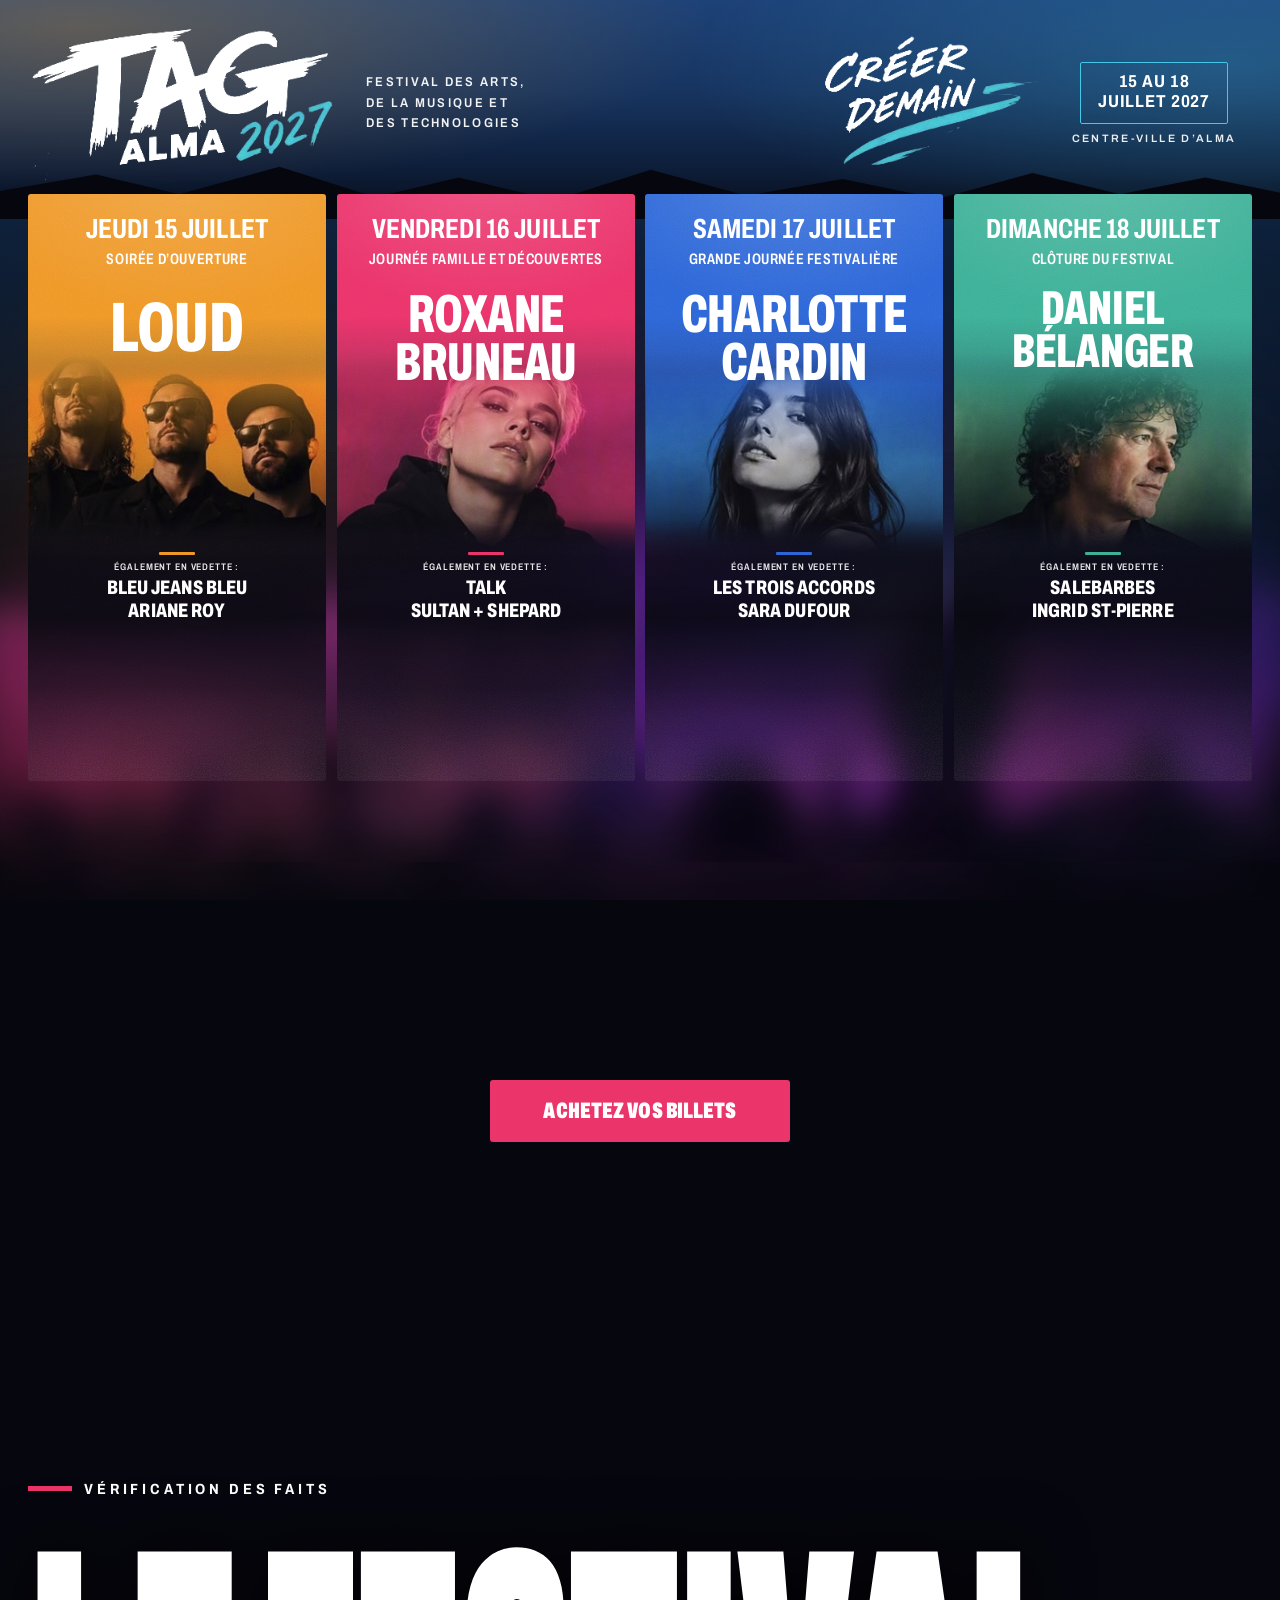
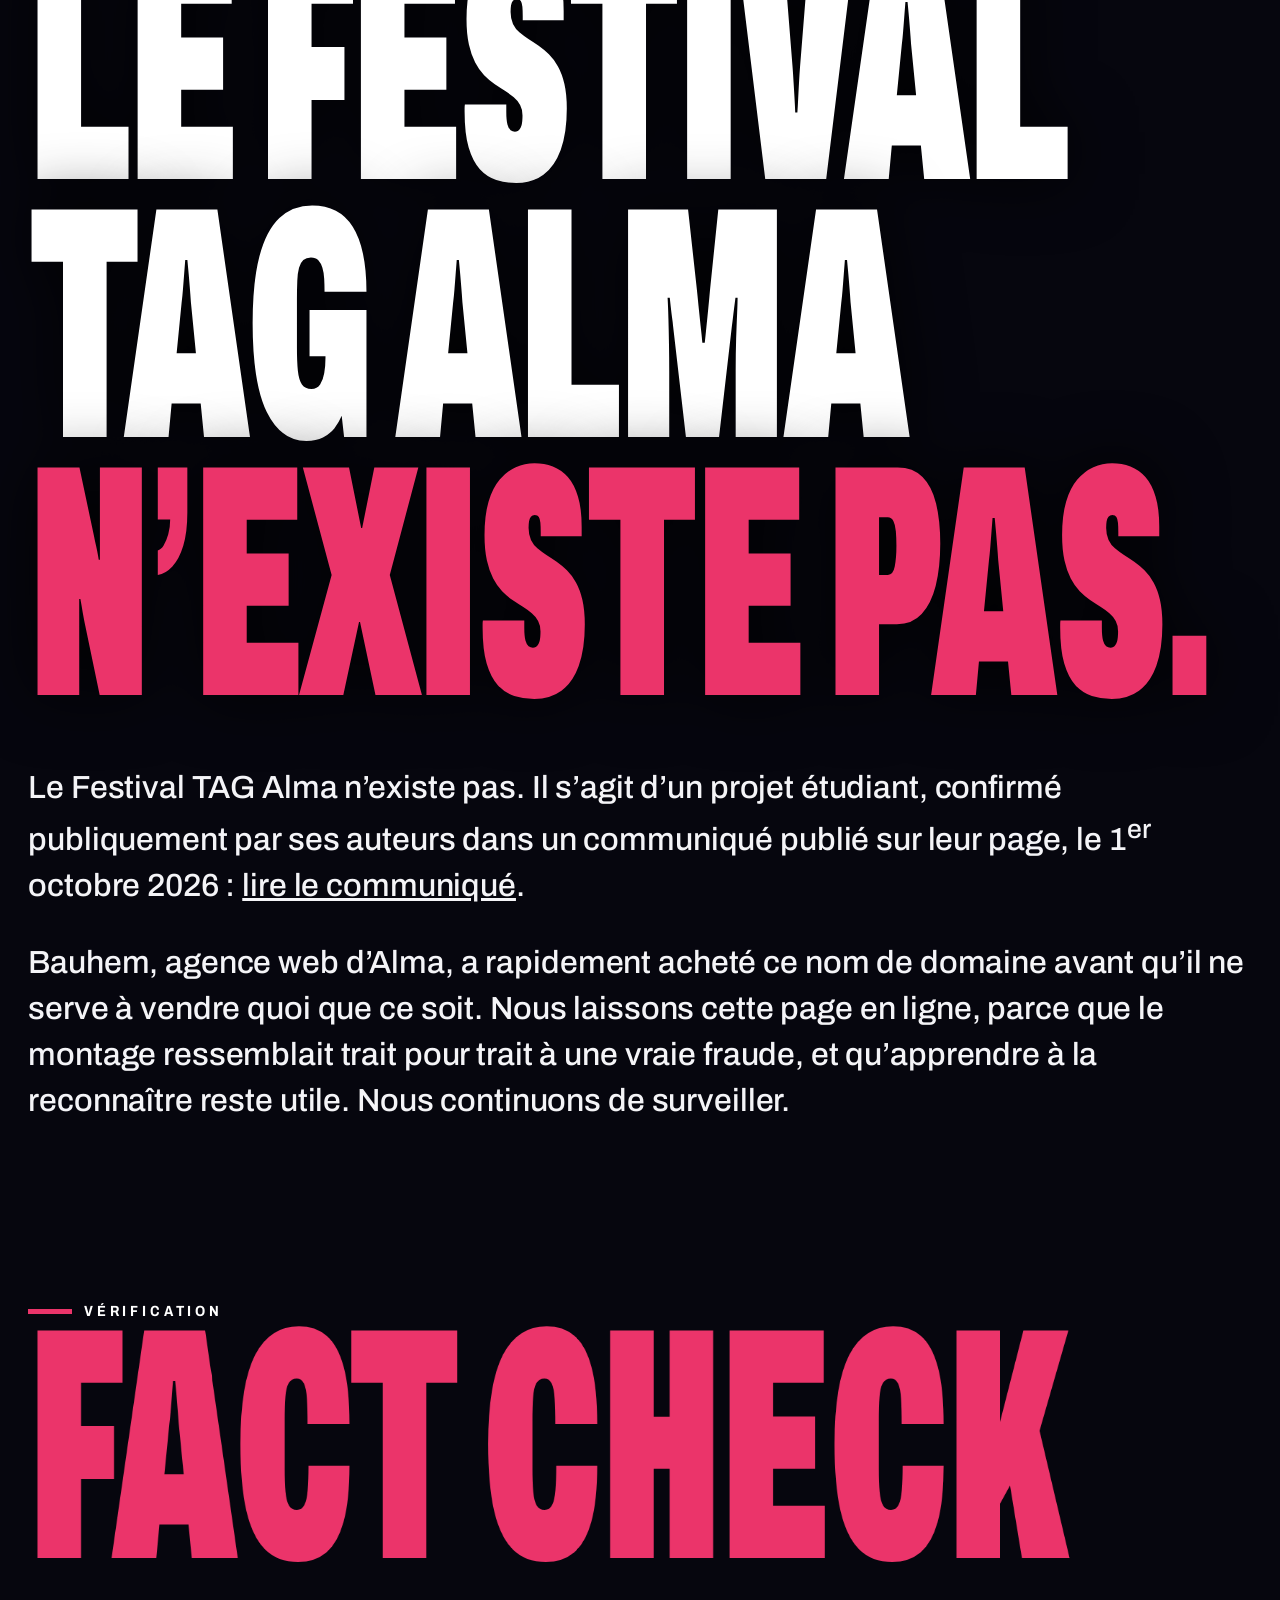
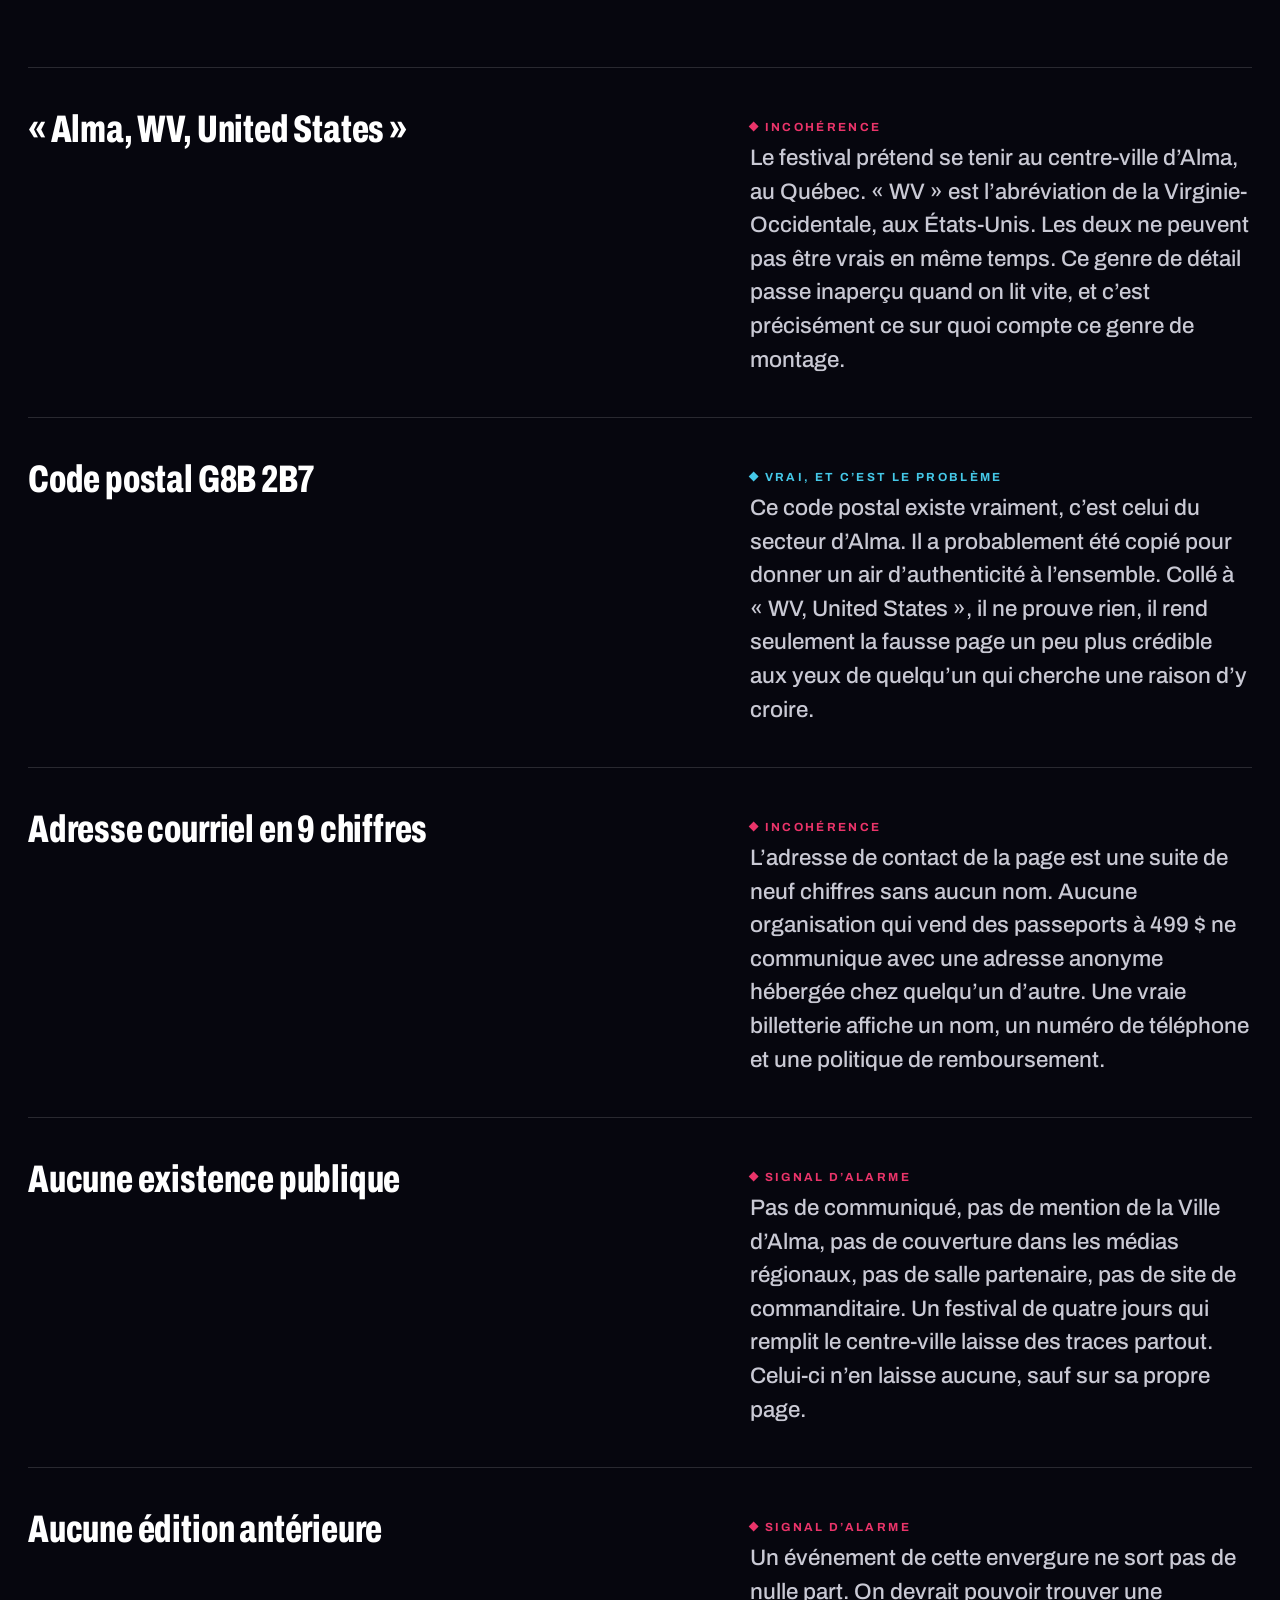
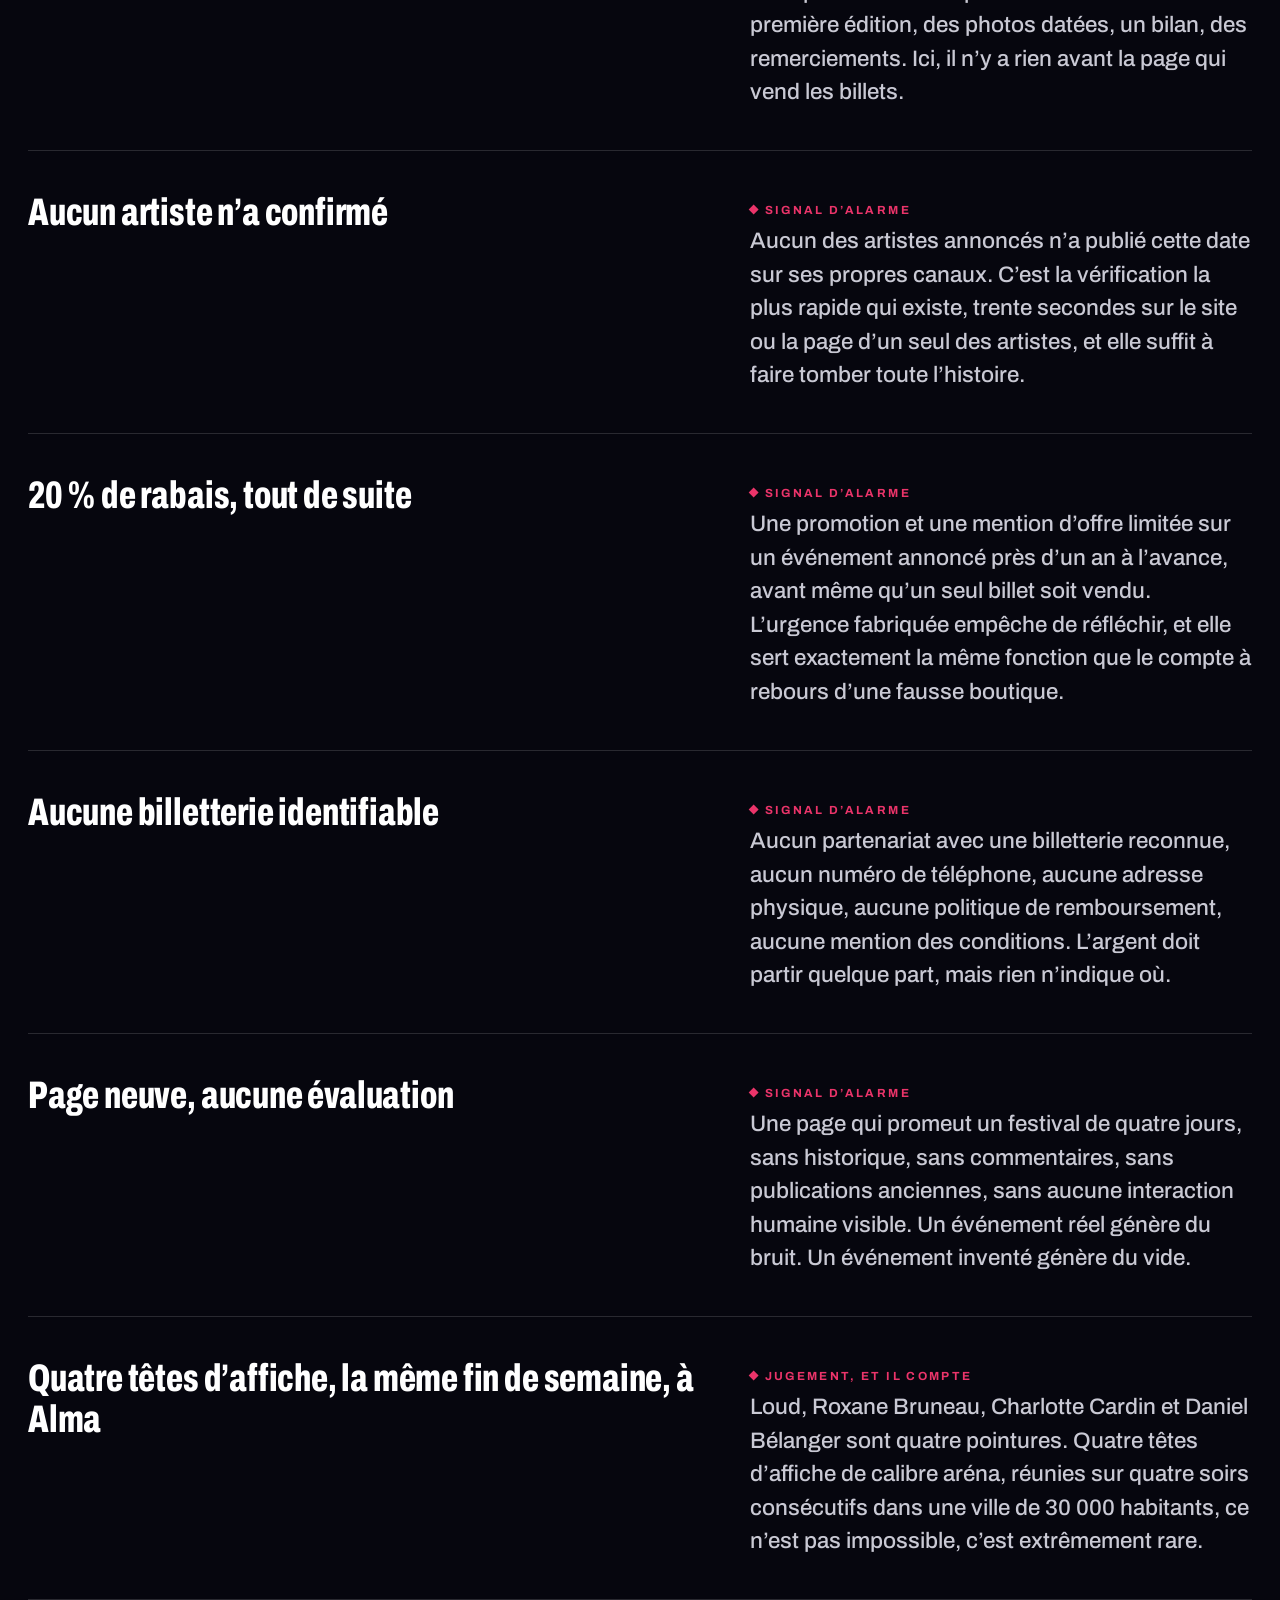
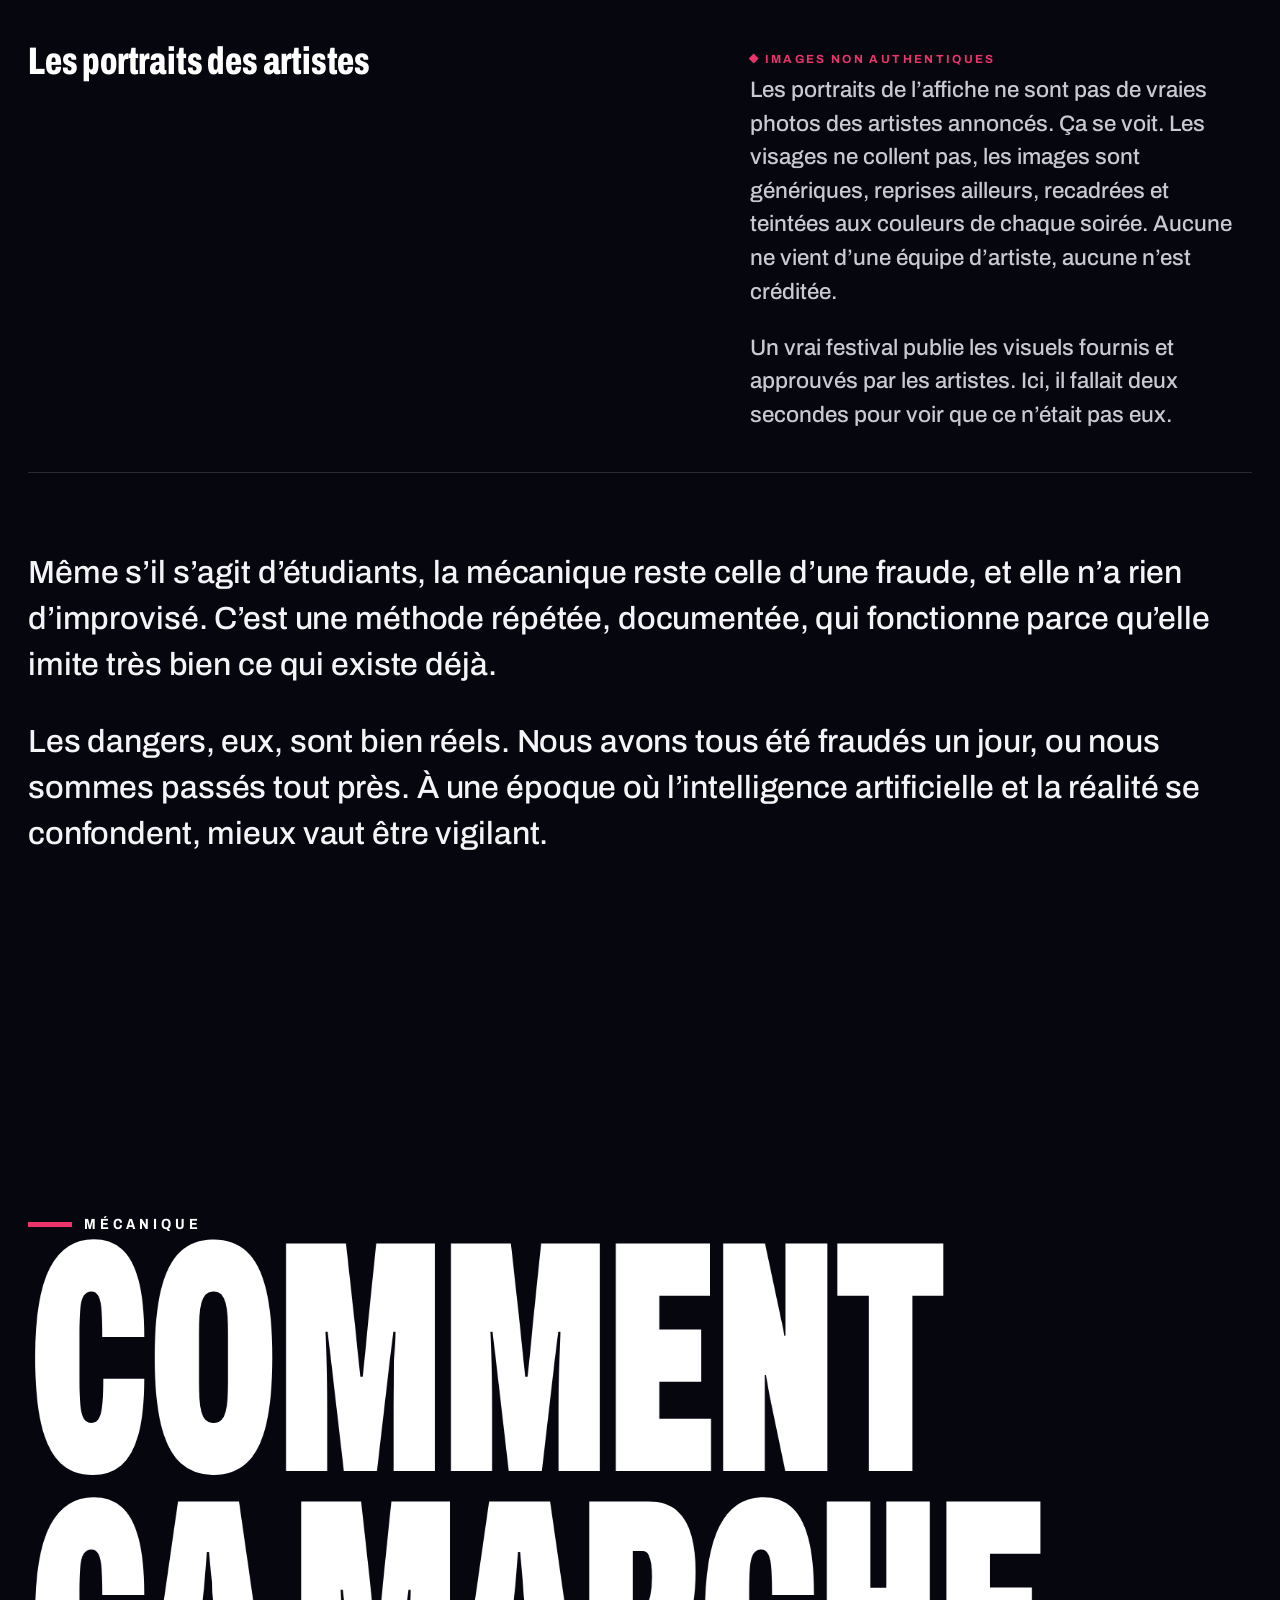
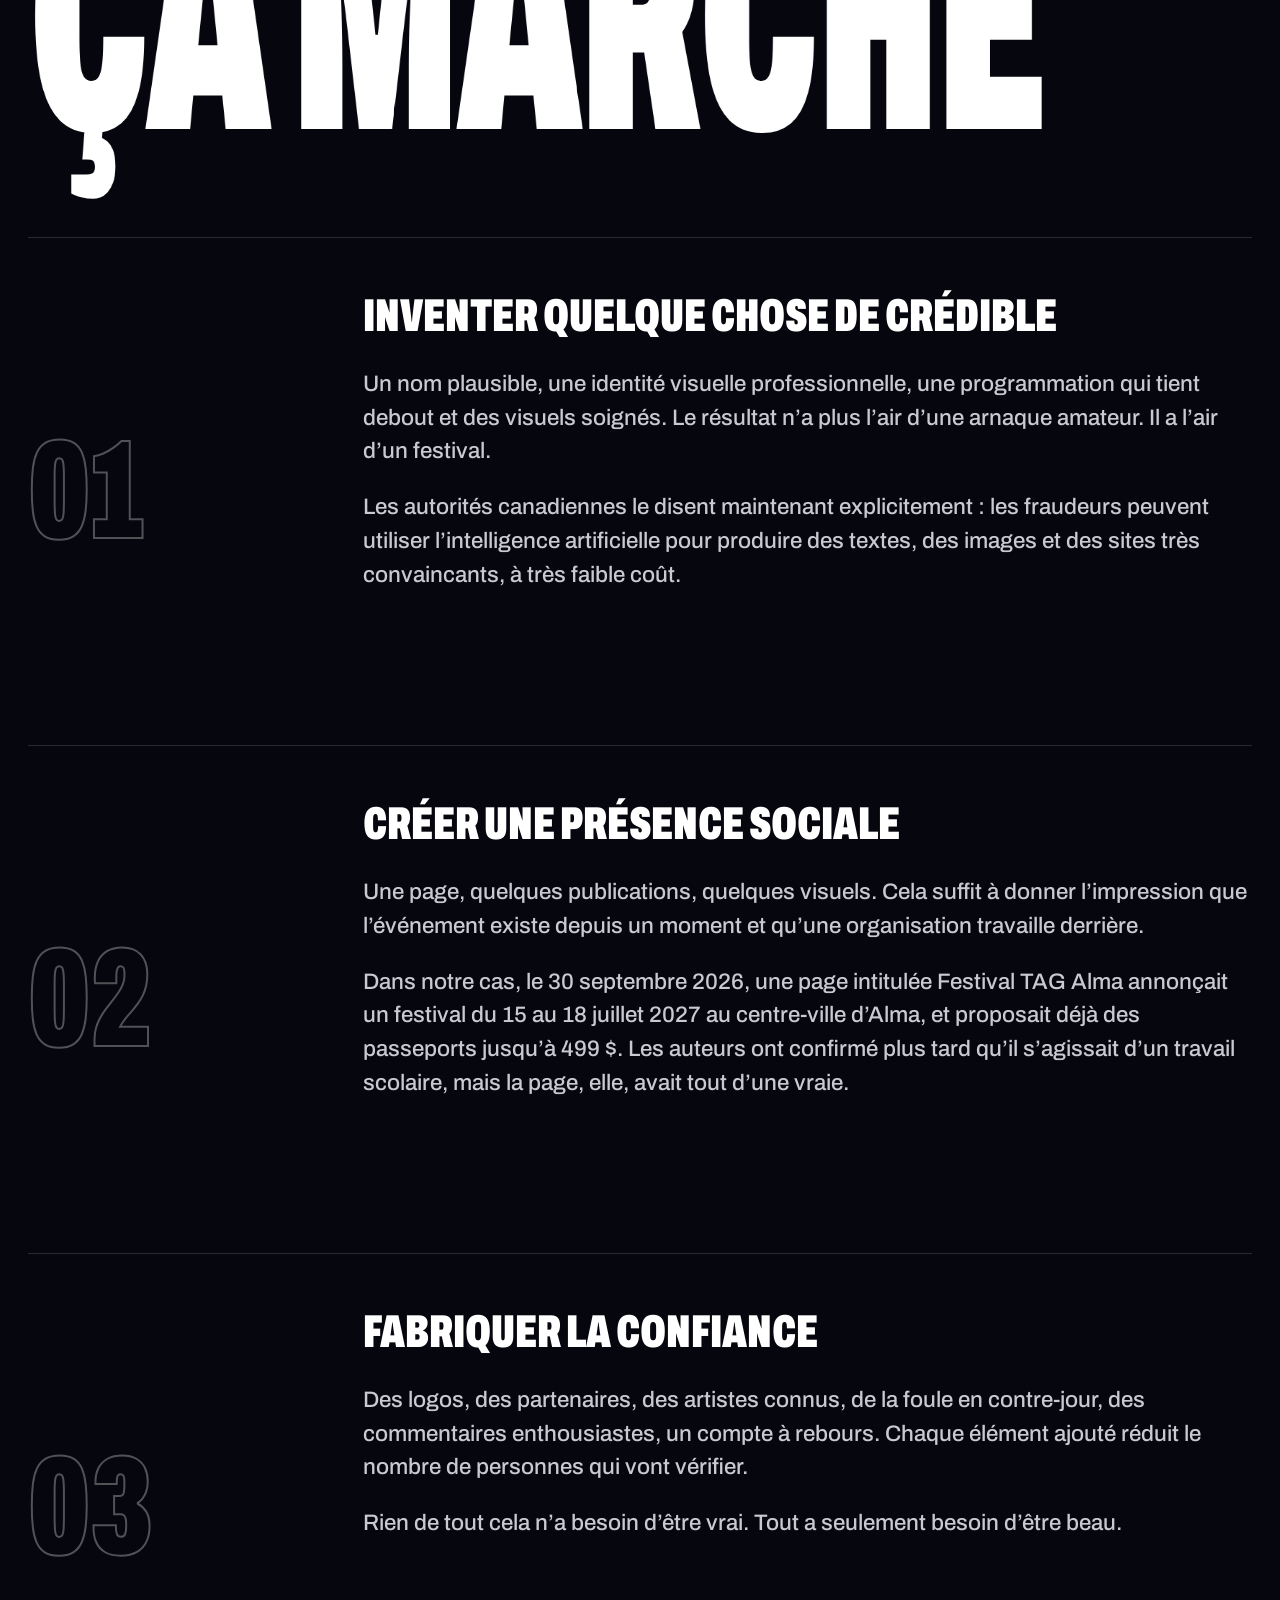
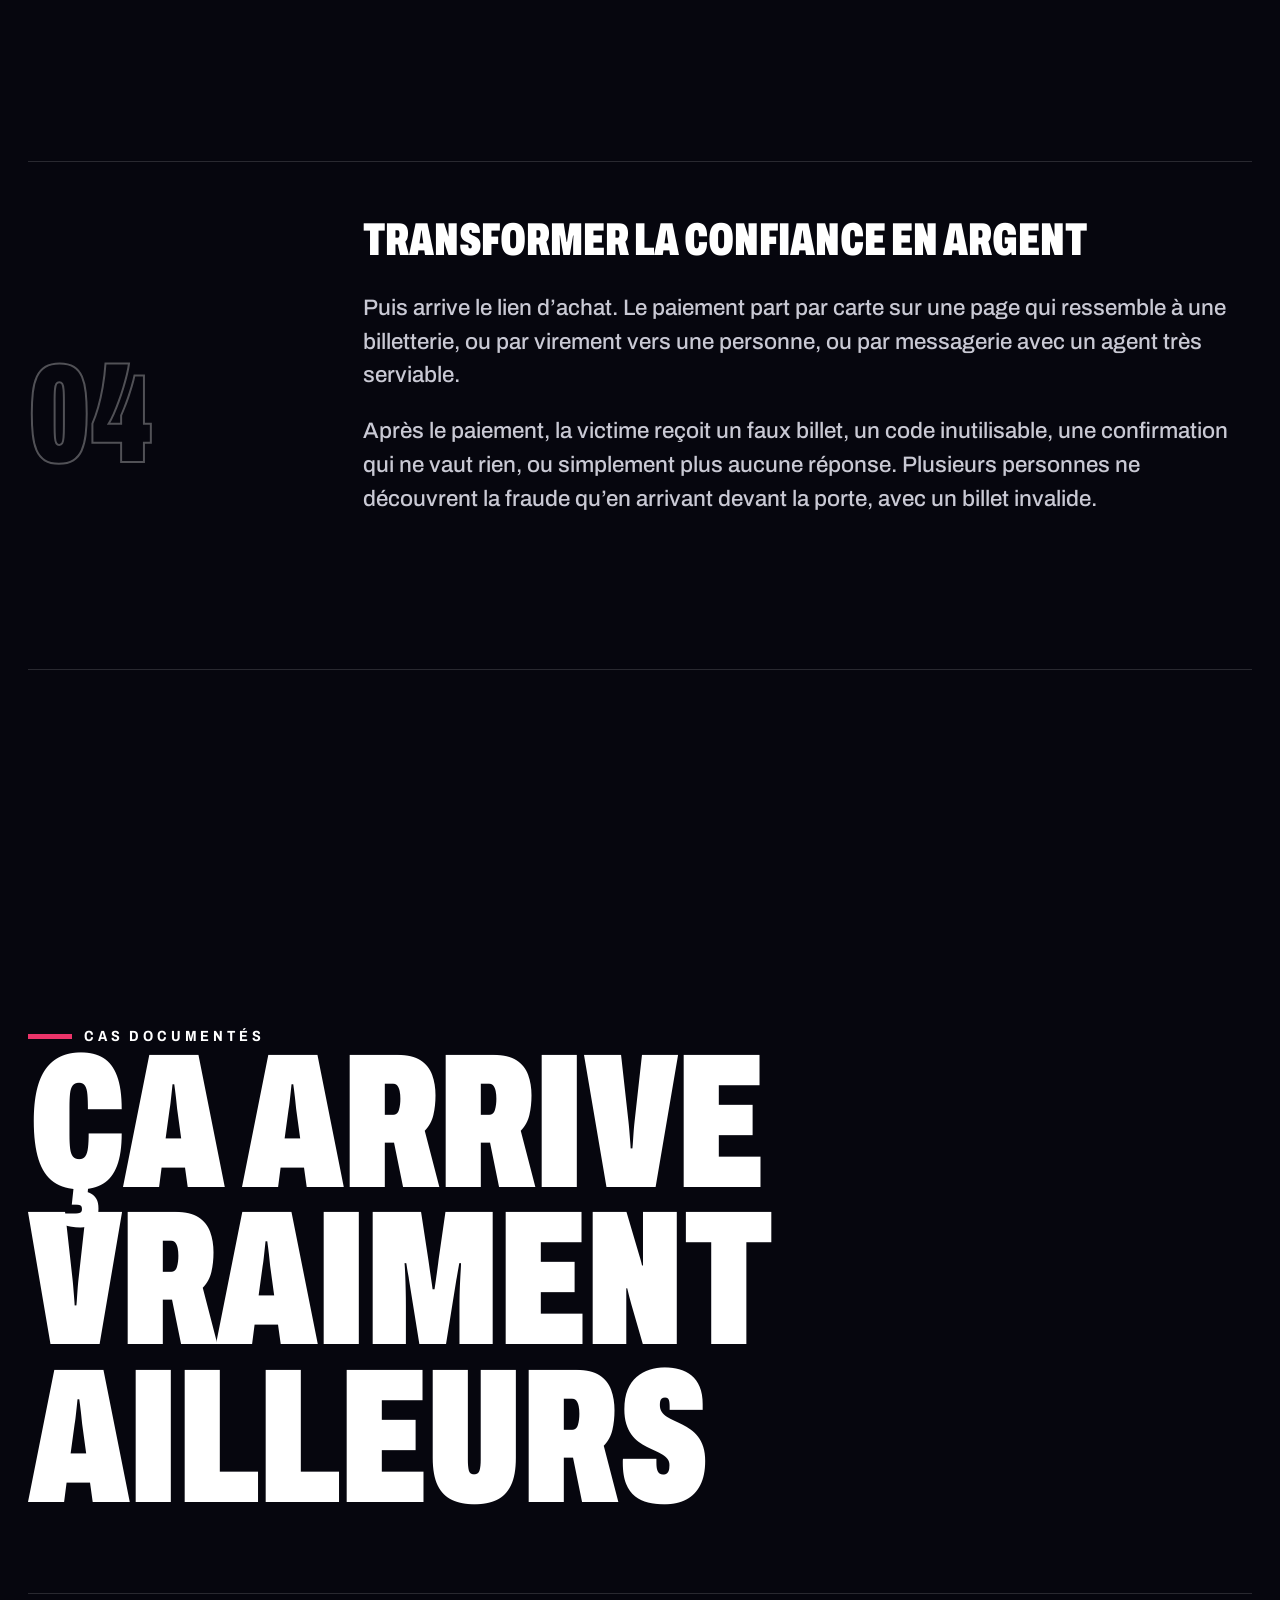
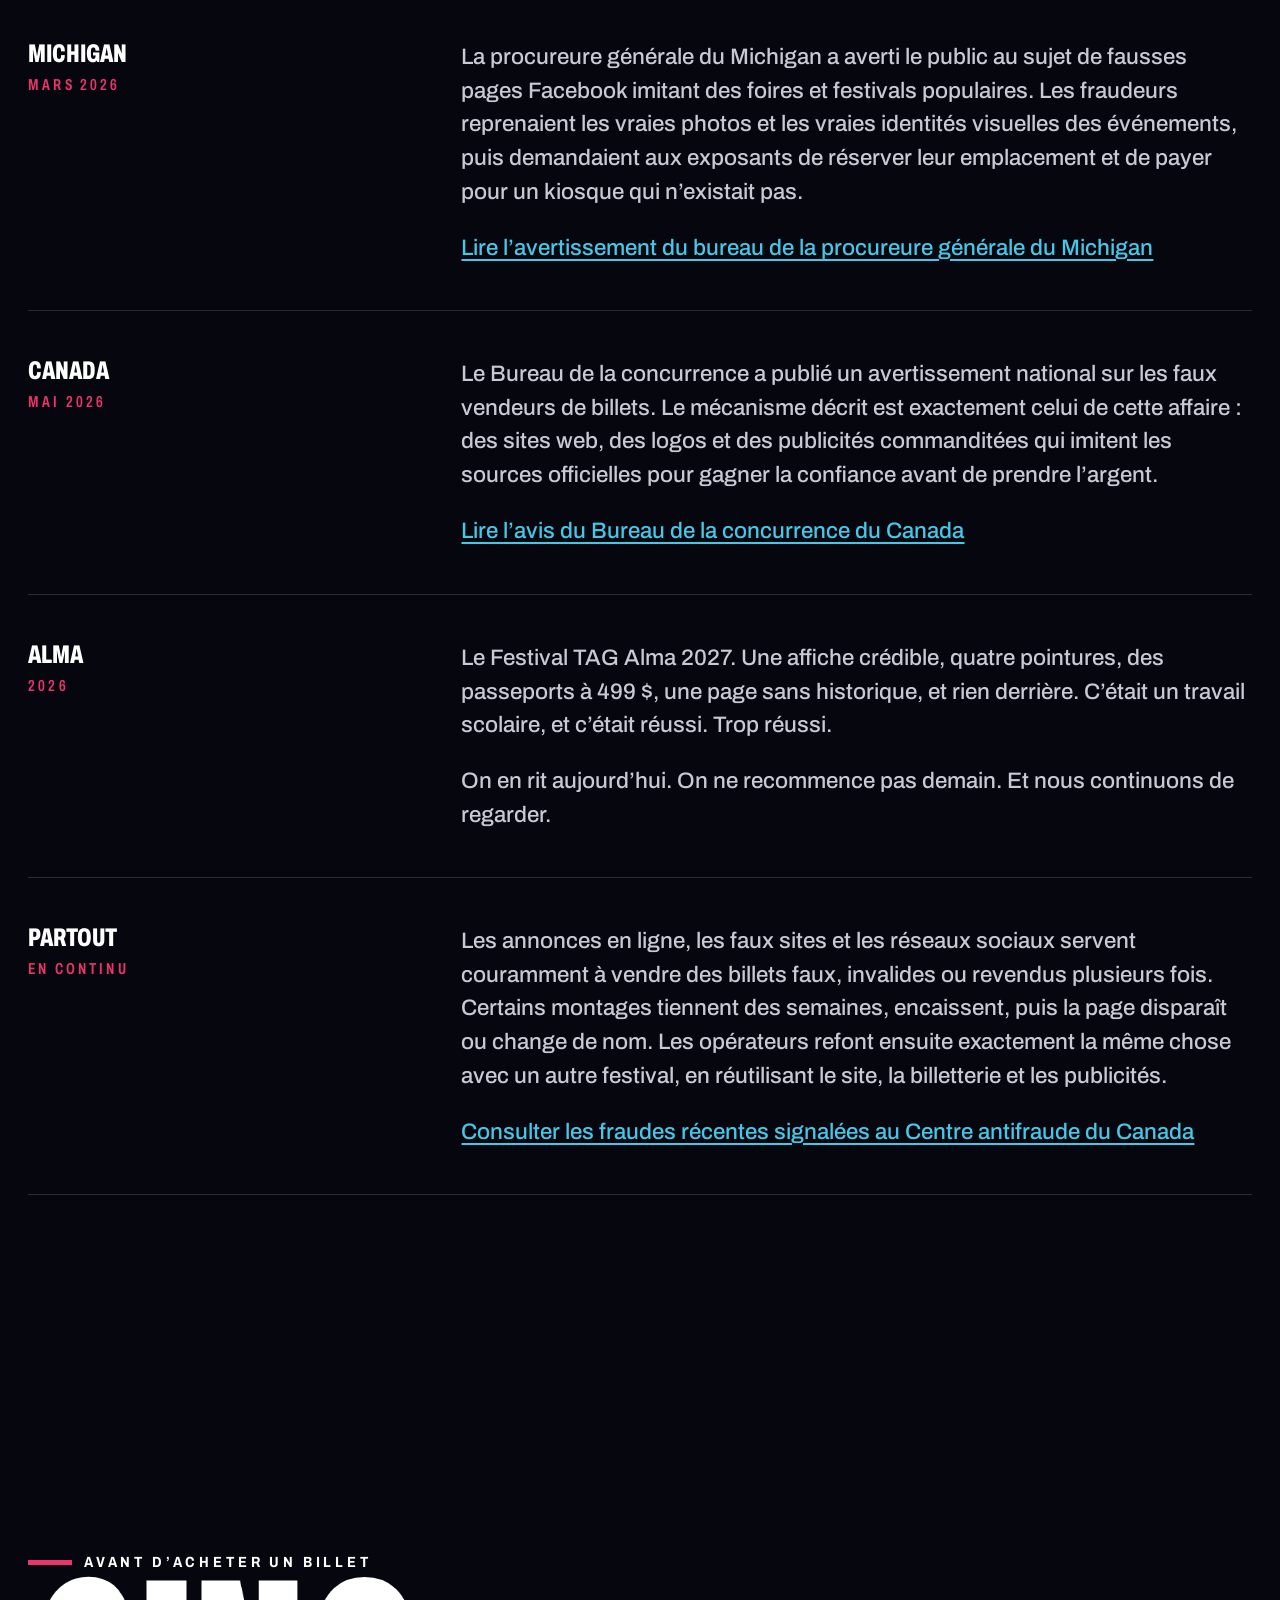
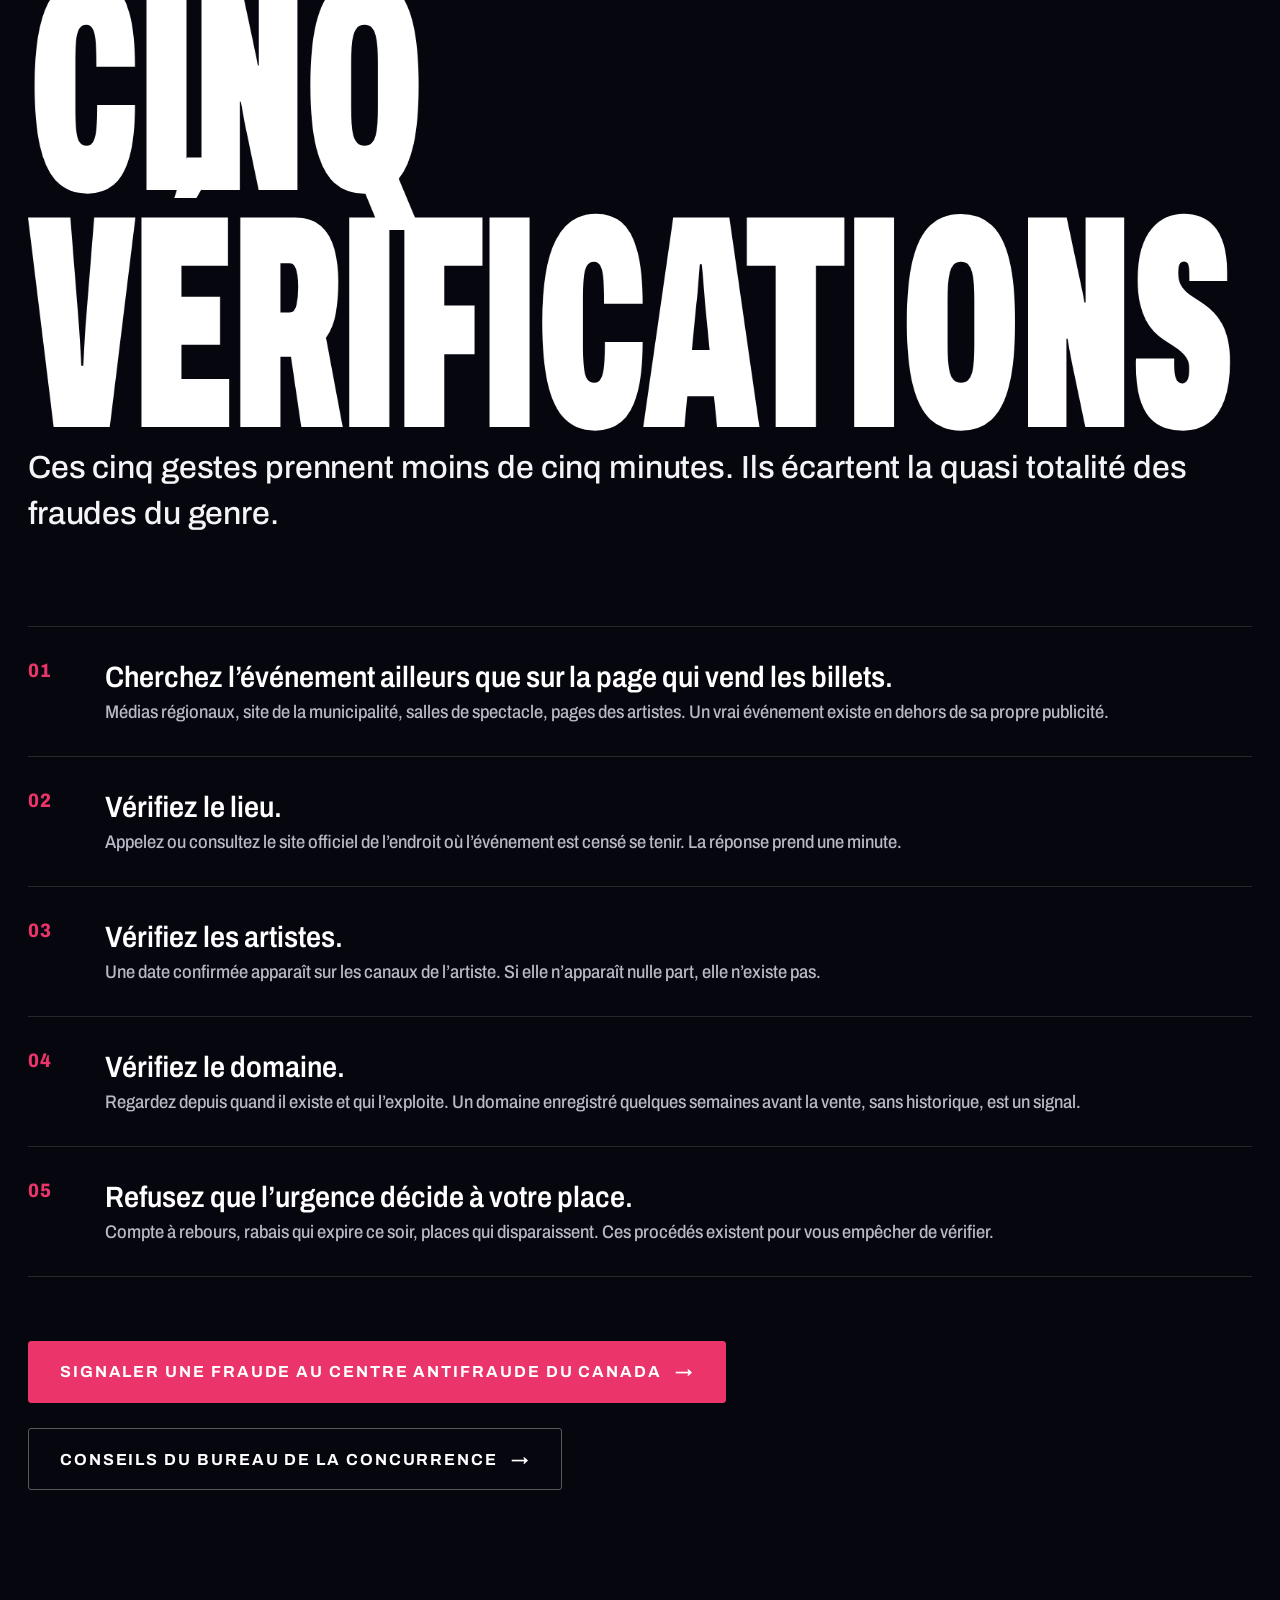
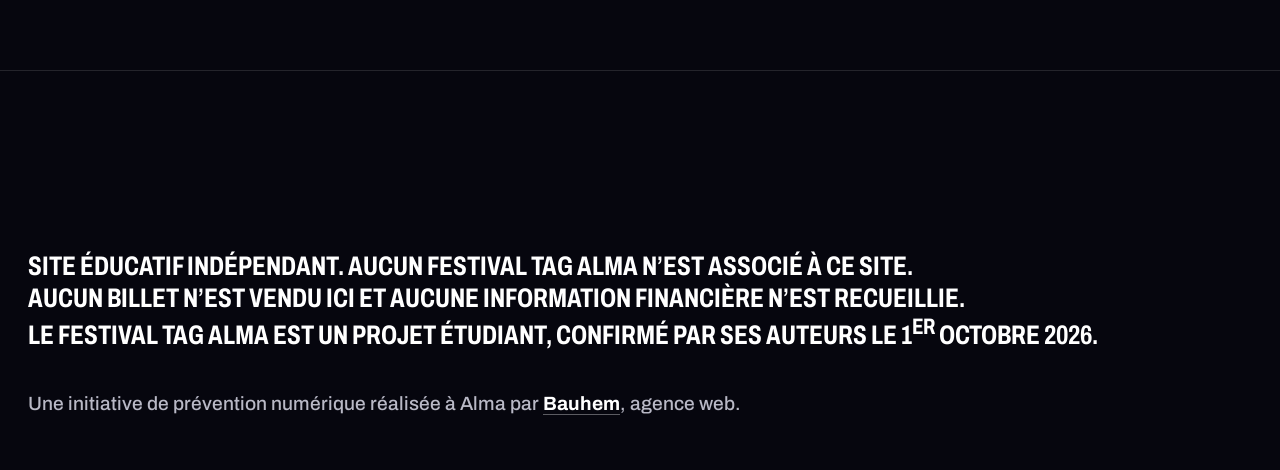
==== commit 541ccba9: "Retirer les mentions du Collège d'Alma et l'adresse courriel complète" ====
--- a/index.html
+++ b/index.html
@@ -162,7 +162,7 @@
     </h1>
 
     <p class="t-lede hero2__lede">
-      Le Festival TAG Alma est un travail scolaire. Il s’agit d’un projet étudiant réalisé par des étudiants du Collège d’Alma, confirmé publiquement par ses auteurs dans un communiqué publié sur leur page, le 1<sup>er</sup> octobre 2026 : <a href="https://www.facebook.com/permalink.php?story_fbid=pfbid02mzDeWPkTWcidsgA3vJS4TS2VCv4wMbqxwTC5VVs8ha8CdVRKfMrubyvTAEmYDk3Sl&amp;id=61595005737373&amp;locale=fr_CA" rel="noopener noreferrer nofollow" target="_blank">lire le communiqué</a>.
+      Le Festival TAG Alma n’existe pas. Il s’agit d’un projet étudiant, confirmé publiquement par ses auteurs dans un communiqué publié sur leur page, le 1<sup>er</sup> octobre 2026 : <a href="https://www.facebook.com/permalink.php?story_fbid=pfbid02mzDeWPkTWcidsgA3vJS4TS2VCv4wMbqxwTC5VVs8ha8CdVRKfMrubyvTAEmYDk3Sl&amp;id=61595005737373&amp;locale=fr_CA" rel="noopener noreferrer nofollow" target="_blank">lire le communiqué</a>.
     </p>
 
     <p class="t-lede hero2__lede">
@@ -196,10 +196,10 @@
       </article>
 
       <article class="fact__item reveal">
-        <p class="fact__claim">202432403@collegealma.ca</p>
+        <p class="fact__claim">Adresse courriel en 9 chiffres</p>
         <div>
           <p class="fact__verdict">Incohérence</p>
-          <p class="t-body fact__text">Une suite de neuf chiffres sur l’adresse d’un établissement scolaire. Aucune organisation qui vend des passeports à 499 $ ne communique avec une adresse anonyme hébergée chez quelqu’un d’autre. Une vraie billetterie affiche un nom, un numéro de téléphone et une politique de remboursement.</p>
+          <p class="t-body fact__text">L’adresse de contact de la page est une suite de neuf chiffres sans aucun nom. Aucune organisation qui vend des passeports à 499 $ ne communique avec une adresse anonyme hébergée chez quelqu’un d’autre. Une vraie billetterie affiche un nom, un numéro de téléphone et une politique de remboursement.</p>
         </div>
       </article>
 
@@ -410,7 +410,7 @@
 
 <!-- Projection plein écran déclenchée par le bouton d'achat. -->
 <div class="scam" id="scam" hidden aria-hidden="true">
-  <span class="scam__word">Scam</span>
+  <span class="scam__word">Fake</span>
 </div>
 
 <script>
--- a/styles-page2.css
+++ b/styles-page2.css
@@ -166,7 +166,7 @@
   .bait { transition: none; }
 }
 
-/* ------------------------------------------- projection SCAM, plein écran */
+/* ------------------------------------------- projection FAKE, plein écran */
 
 .scam {
   position: fixed;
